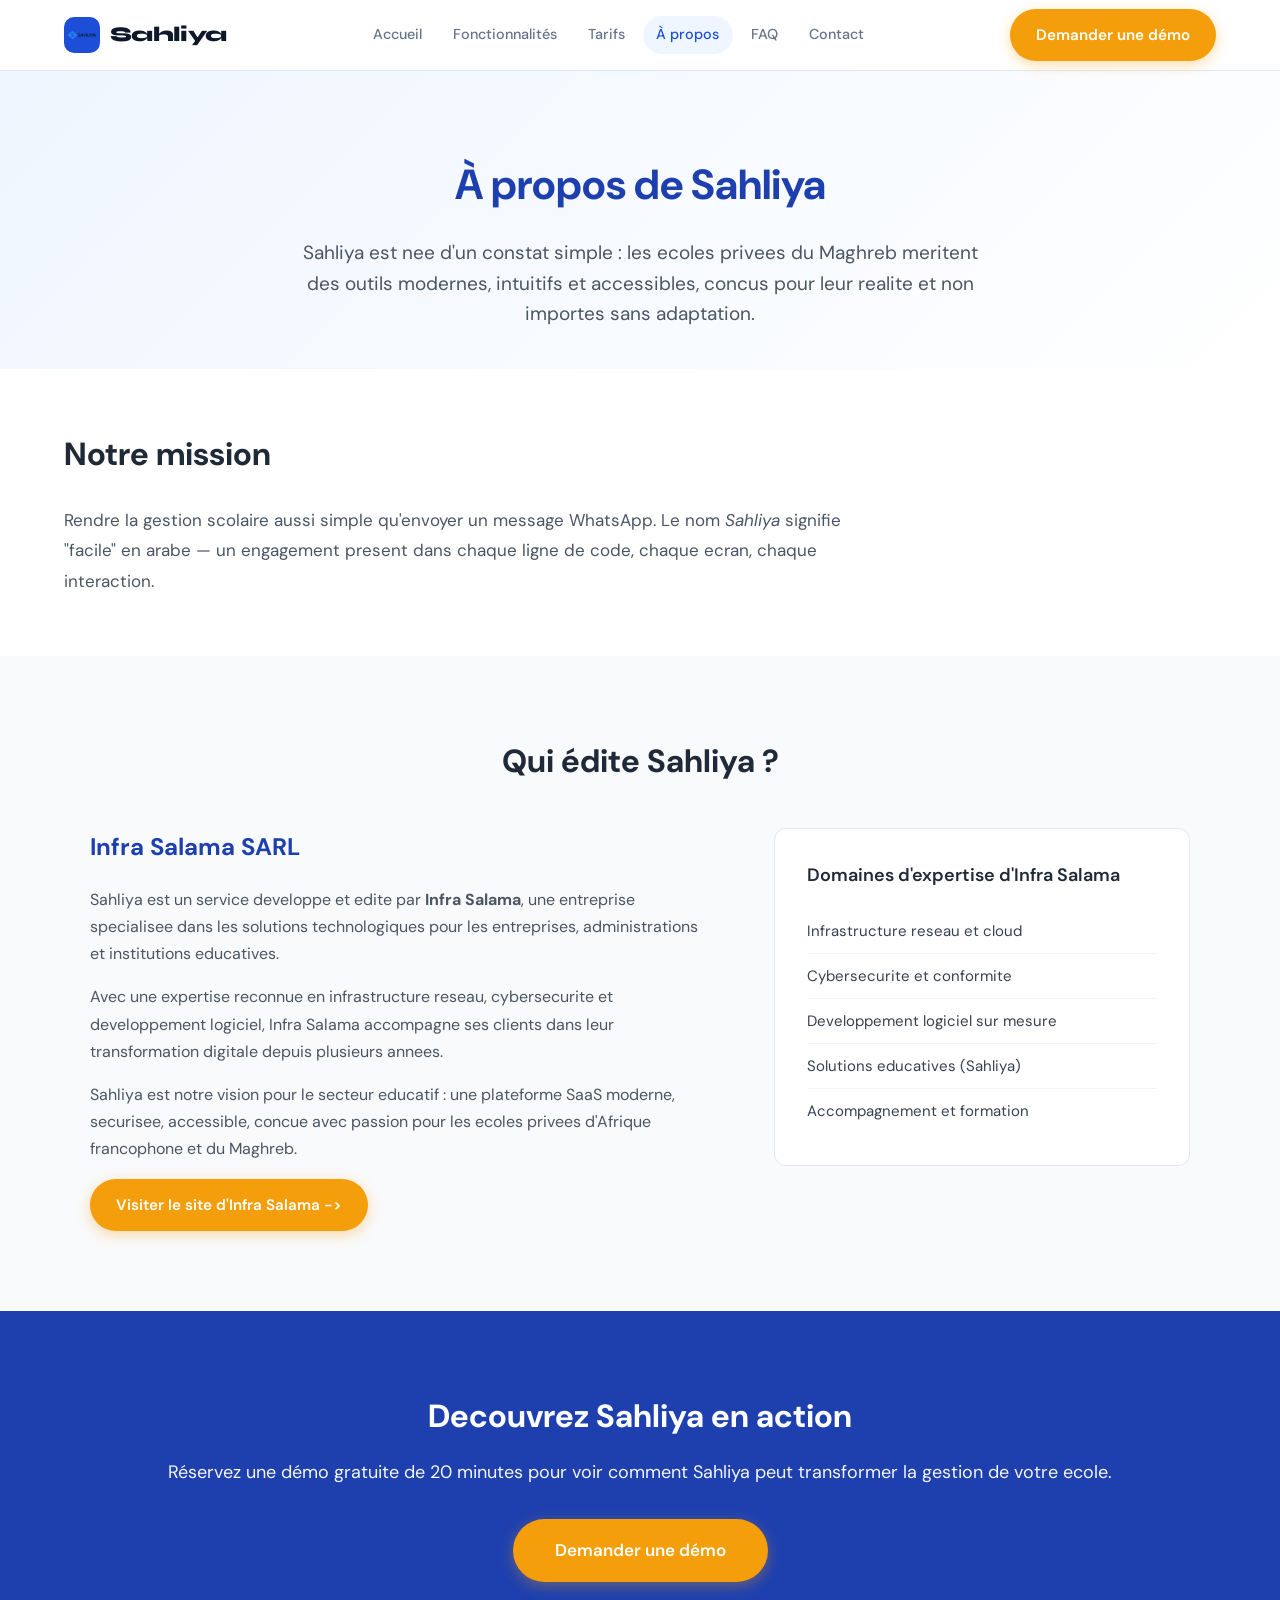
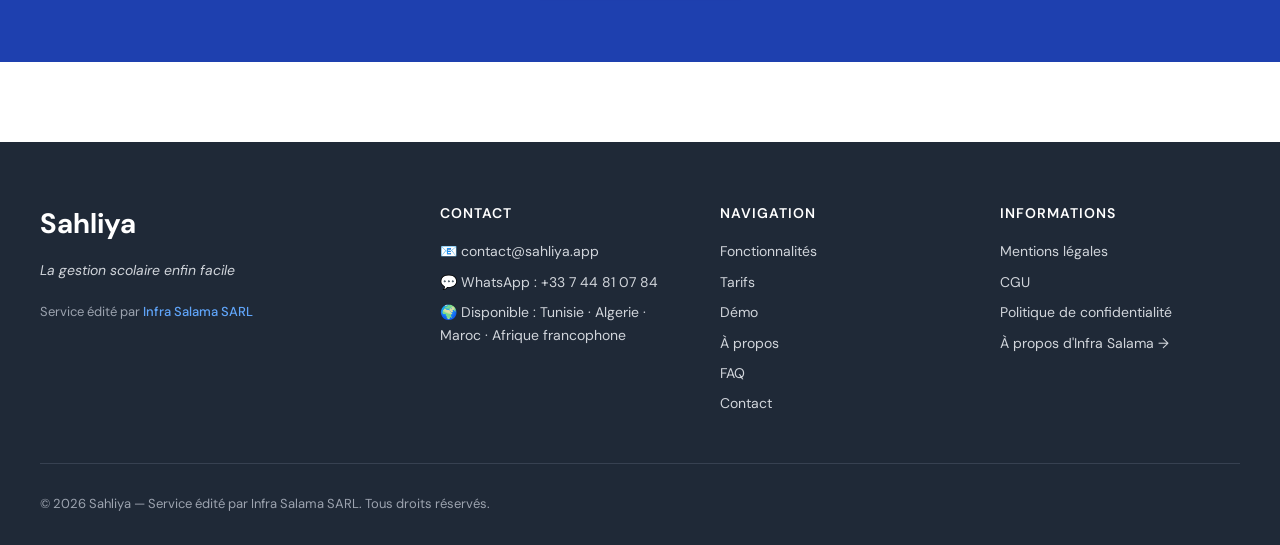
==== apropos.html @ f0857ae7 "Ajoute la mention d'Infra Salama comme editeur sur l'ensemble du site. Met a jour le footer global, " ====
<!DOCTYPE html>
<html lang="fr"><head><meta charset="UTF-8"><meta name="viewport" content="width=device-width, initial-scale=1.0"><title>À propos de Sahliya — Edite par Infra Salama</title><meta name="description" content="Decouvrez l'histoire de Sahliya et de son editeur Infra Salama, specialiste des solutions technologiques pour l'education et les entreprises."><link rel="stylesheet" href="css/style.css"><link rel="stylesheet" href="css/responsive.css"></head><body>
<header class="navbar" id="navbar"><div class="container"><div class="navbar__inner"><a href="index.html" class="navbar__logo" aria-label="Sahliya — Accueil"><div class="navbar__logo-icon"><img src="img/logo2d-sahliya.jpg" alt="Logo Sahliya" loading="lazy"></div><span class="navbar__logo-text">Sahliya</span></a><nav class="navbar__nav" aria-label="Navigation principale"><a href="index.html">Accueil</a><a href="fonctionnalites.html">Fonctionnalités</a><a href="tarifs.html">Tarifs</a><a href="apropos.html" class="active">À propos</a><a href="faq.html">FAQ</a><a href="contact.html">Contact</a></nav><div class="navbar__actions"><a href="demo.html" class="btn btn-primary">Demander une démo</a></div><button class="navbar__burger" id="burgerBtn" aria-label="Menu" aria-expanded="false"><span></span><span></span><span></span></button></div></div><nav class="navbar__mobile" id="mobileMenu" aria-label="Menu mobile"><a href="index.html">Accueil</a><a href="fonctionnalites.html">Fonctionnalités</a><a href="tarifs.html">Tarifs</a><a href="apropos.html">À propos</a><a href="faq.html">FAQ</a><a href="contact.html">Contact</a><a href="demo.html" class="btn btn-primary">Demander une démo</a></nav></header>
<main class="about-page"><section class="about-hero"><div class="container"><h1>À propos de Sahliya</h1><p class="lead">Sahliya est nee d'un constat simple : les ecoles privees du Maghreb meritent des outils modernes, intuitifs et accessibles, concus pour leur realite et non importes sans adaptation.</p></div></section><section class="about-mission"><div class="container"><h2>Notre mission</h2><p>Rendre la gestion scolaire aussi simple qu'envoyer un message WhatsApp. Le nom <em>Sahliya</em> signifie "facile" en arabe — un engagement present dans chaque ligne de code, chaque ecran, chaque interaction.</p></div></section><section class="about-publisher-detail"><div class="container"><h2>Qui édite Sahliya ?</h2><div class="publisher-detail-grid"><div><h3>Infra Salama SARL</h3><p>Sahliya est un service developpe et edite par <strong>Infra Salama</strong>, une entreprise specialisee dans les solutions technologiques pour les entreprises, administrations et institutions educatives.</p><p>Avec une expertise reconnue en infrastructure reseau, cybersecurite et developpement logiciel, Infra Salama accompagne ses clients dans leur transformation digitale depuis plusieurs annees.</p><p>Sahliya est notre vision pour le secteur educatif : une plateforme SaaS moderne, securisee, accessible, concue avec passion pour les ecoles privees d'Afrique francophone et du Maghreb.</p><a href="https://infrasalama.com" target="_blank" rel="noopener" class="btn btn-primary">Visiter le site d'Infra Salama -></a></div><div class="publisher-detail-card"><h4>Domaines d'expertise d'Infra Salama</h4><ul><li>Infrastructure reseau et cloud</li><li>Cybersecurite et conformite</li><li>Developpement logiciel sur mesure</li><li>Solutions educatives (Sahliya)</li><li>Accompagnement et formation</li></ul></div></div></div></section><section class="about-cta"><div class="container"><h2>Decouvrez Sahliya en action</h2><p>Réservez une démo gratuite de 20 minutes pour voir comment Sahliya peut transformer la gestion de votre ecole.</p><a href="/demo.html" class="btn btn-primary btn-large">Demander une démo</a></div></section></main>
<footer>
  <div class="footer-container">
    <div class="footer-brand">
      <h3>Sahliya</h3>
      <p class="footer-tagline">La gestion scolaire enfin facile</p>
      <p class="footer-edited">Service édité par <a href="https://infrasalama.com" target="_blank" rel="noopener" class="footer-link-infra">Infra Salama SARL</a></p>
    </div>
    <div class="footer-meta">
      <h4>Contact</h4>
      <p>📧 <a href="mailto:contact@sahliya.app">contact@sahliya.app</a></p>
      <p>💬 WhatsApp : +33 7 44 81 07 84</p>
      <p>🌍 Disponible : Tunisie · Algerie · Maroc · Afrique francophone</p>
    </div>
    <div class="footer-links">
      <h4>Navigation</h4>
      <a href="/fonctionnalites.html">Fonctionnalités</a>
      <a href="/tarifs.html">Tarifs</a>
      <a href="/demo.html">Démo</a>
      <a href="/apropos.html">À propos</a>
      <a href="/faq.html">FAQ</a>
      <a href="/contact.html">Contact</a>
    </div>
    <div class="footer-legal">
      <h4>Informations</h4>
      <a href="/mentions-legales.html">Mentions légales</a>
      <a href="/cgu.html">CGU</a>
      <a href="/confidentialite.html">Politique de confidentialité</a>
      <a href="https://infrasalama.com" target="_blank" rel="noopener">À propos d'Infra Salama →</a>
    </div>
  </div>
  <div class="footer-bottom"><p>© 2026 Sahliya — Service édité par Infra Salama SARL. Tous droits réservés.</p></div>
</footer>
<script src="js/main.js"></script></body></html>
---- css/style.css ----
/* /css/style.css — Sahliya */
@import url('https://fonts.googleapis.com/css2?family=Syne:wght@700;800&family=DM+Sans:ital,wght@0,400;0,500;0,600;0,700;1,400&display=swap');

/* ============================================================ RESET */
*,*::before,*::after{box-sizing:border-box;margin:0;padding:0}
html{font-size:16px;scroll-behavior:smooth;-webkit-text-size-adjust:100%}
body{font-family:var(--font-body);color:var(--text-primary);background:var(--bg-white);line-height:1.6;overflow-x:hidden}
img,video{max-width:100%;height:auto;display:block}
a{color:inherit;text-decoration:none}
ul,ol{list-style:none}
button{cursor:pointer;border:none;background:none;font-family:inherit}
input,select,textarea{font-family:inherit;font-size:inherit}

/* ============================================================ VARIABLES */
:root{
  --blue-primary:#1D4ED8;--blue-light:#3B82F6;--blue-pale:#EFF6FF;
  --green-success:#059669;--green-pale:#ECFDF5;
  --orange-cta:#F59E0B;--orange-dark:#D97706;--orange-pale:#FFFBEB;
  --bg-white:#FFFFFF;--bg-light:#F8FAFC;--bg-dark:#0F172A;
  --text-primary:#0F172A;--text-secondary:#64748B;--text-muted:#94A3B8;
  --border-light:#E2E8F0;--border-medium:#CBD5E1;
  --radius-sm:6px;--radius-md:10px;--radius-lg:16px;--radius-xl:24px;--radius-pill:999px;
  --shadow-sm:0 1px 3px rgba(0,0,0,.06);--shadow-md:0 4px 16px rgba(0,0,0,.08);
  --shadow-lg:0 8px 32px rgba(0,0,0,.12);--shadow-blue:0 4px 20px rgba(29,78,216,.25);
  --transition:.22s ease;--container-max:1200px;--container-pad:1.5rem;
  --font-display:'Syne',sans-serif;--font-body:'DM Sans','Helvetica Neue',Arial,sans-serif;
}

/* ============================================================ UTILITAIRES */
.container{max-width:var(--container-max);margin:0 auto;padding:0 var(--container-pad)}
.section{padding:5rem 0}
.section--light{background:var(--bg-light)}
.text-center{text-align:center}
.text-center .section-subtitle{margin:0 auto}
.section-label{display:inline-flex;align-items:center;gap:.5rem;font-size:.78rem;font-weight:700;letter-spacing:.12em;text-transform:uppercase;color:var(--blue-primary);background:var(--blue-pale);padding:.35rem .85rem;border-radius:var(--radius-pill);margin-bottom:1rem}
.section-title{font-family:var(--font-display);font-size:clamp(1.75rem,3.5vw,2.5rem);font-weight:800;color:var(--text-primary);line-height:1.15;margin-bottom:1rem}
.section-subtitle{font-size:1.05rem;color:var(--text-secondary);max-width:600px;line-height:1.7}

/* Boutons */
.btn{display:inline-flex;align-items:center;gap:.5rem;padding:.75rem 1.5rem;border-radius:var(--radius-pill);font-weight:600;font-size:.95rem;transition:all var(--transition);white-space:nowrap;border:2px solid transparent}
.btn-primary{background:var(--orange-cta);color:#fff;box-shadow:0 4px 14px rgba(245,158,11,.35)}
.btn-primary:hover{background:var(--orange-dark);transform:translateY(-1px);box-shadow:0 6px 20px rgba(245,158,11,.45)}
.btn-secondary{background:var(--blue-primary);color:#fff;box-shadow:var(--shadow-blue)}
.btn-secondary:hover{background:#1a45c3;transform:translateY(-1px)}
.btn-outline{border-color:var(--border-medium);color:var(--text-primary);background:transparent}
.btn-outline:hover{border-color:var(--blue-primary);color:var(--blue-primary);background:var(--blue-pale)}
.btn-white{background:#fff;color:var(--blue-primary);font-weight:700}
.btn-white:hover{background:var(--blue-pale)}
.btn-lg{padding:1rem 2rem;font-size:1rem}
.btn-full{width:100%;justify-content:center}

/* Animations scroll */
.reveal{opacity:0;transform:translateY(24px);transition:opacity .55s ease,transform .55s ease}
.reveal.visible{opacity:1;transform:translateY(0)}
.reveal-delay-1{transition-delay:.1s}
.reveal-delay-2{transition-delay:.2s}
.reveal-delay-3{transition-delay:.3s}
.reveal-delay-4{transition-delay:.4s}

/* ============================================================ NAVBAR */
.navbar{position:sticky;top:0;z-index:1000;background:rgba(255,255,255,.92);backdrop-filter:blur(12px);border-bottom:1px solid var(--border-light);transition:box-shadow var(--transition)}
.navbar.scrolled{box-shadow:var(--shadow-md)}
.navbar__inner{display:flex;align-items:center;justify-content:space-between;height:70px;gap:2rem}
.navbar__logo{display:flex;align-items:center;gap:.6rem;flex-shrink:0}
.navbar__logo-icon{width:36px;height:36px;background:var(--blue-primary);border-radius:var(--radius-md);display:flex;align-items:center;justify-content:center;color:#fff;font-size:1.1rem;overflow:hidden;padding:4px}
.navbar__logo-icon img{width:100%;height:100%;object-fit:contain;display:block}
.navbar__logo-text{font-family:var(--font-display);font-size:1.3rem;font-weight:800;color:var(--text-primary);letter-spacing:-.02em}
.navbar__logo-text span{color:var(--blue-primary)}
.navbar__nav{display:flex;align-items:center;gap:.25rem;flex:1;justify-content:center}
.navbar__nav a{padding:.45rem .85rem;border-radius:var(--radius-pill);font-size:.9rem;font-weight:500;color:var(--text-secondary);transition:all var(--transition)}
.navbar__nav a:hover,.navbar__nav a.active{color:var(--blue-primary);background:var(--blue-pale)}
.navbar__actions{display:flex;align-items:center;gap:.75rem;flex-shrink:0}
.navbar__burger{display:none;flex-direction:column;gap:5px;padding:.5rem}
.navbar__burger span{display:block;width:24px;height:2px;background:var(--text-primary);border-radius:2px;transition:all .3s ease}
.navbar__burger.open span:nth-child(1){transform:translateY(7px) rotate(45deg)}
.navbar__burger.open span:nth-child(2){opacity:0}
.navbar__burger.open span:nth-child(3){transform:translateY(-7px) rotate(-45deg)}
.navbar__mobile{display:none;flex-direction:column;padding:1rem 1.5rem 1.5rem;border-top:1px solid var(--border-light);gap:.25rem}
.navbar__mobile.open{display:flex}
.navbar__mobile a{padding:.65rem .85rem;border-radius:var(--radius-md);font-size:.95rem;font-weight:500;color:var(--text-secondary);transition:all var(--transition)}
.navbar__mobile a:hover{background:var(--bg-light);color:var(--blue-primary)}
.navbar__mobile .btn{margin-top:.5rem;justify-content:center}

/* ============================================================ HERO HOME */
.hero{background:var(--bg-dark);padding:5rem 0 4rem;position:relative;overflow:hidden}
.hero::before{content:'';position:absolute;inset:0;background-image:linear-gradient(rgba(255,255,255,.04) 1px,transparent 1px),linear-gradient(90deg,rgba(255,255,255,.04) 1px,transparent 1px);background-size:48px 48px;pointer-events:none}
.hero::after{content:'';position:absolute;width:800px;height:800px;background:radial-gradient(circle,rgba(29,78,216,.35) 0%,transparent 65%);top:-200px;right:-200px;pointer-events:none}
.hero__inner{position:relative;z-index:1;display:grid;grid-template-columns:1fr 1fr;gap:4rem;align-items:center}
.hero__badge{display:inline-flex;align-items:center;gap:.5rem;background:rgba(245,158,11,.15);border:1px solid rgba(245,158,11,.3);color:var(--orange-cta);font-size:.8rem;font-weight:700;letter-spacing:.06em;padding:.4rem 1rem;border-radius:var(--radius-pill);margin-bottom:1.5rem}
.hero__title{font-family:var(--font-display);font-size:clamp(2rem,4.5vw,3.2rem);font-weight:800;color:#fff;line-height:1.1;letter-spacing:-.02em;margin-bottom:1.25rem}
.hero__title span{color:var(--orange-cta)}
.hero__subtitle{font-size:1.05rem;color:rgba(255,255,255,.65);line-height:1.75;margin-bottom:2rem;max-width:520px}
.hero__actions{display:flex;gap:1rem;flex-wrap:wrap}
.hero__trust{display:flex;align-items:center;gap:.75rem;margin-top:2rem;font-size:.85rem;color:rgba(255,255,255,.5)}
.hero__trust-dots{display:flex}
.hero__trust-dot{width:28px;height:28px;border-radius:50%;border:2px solid var(--bg-dark);background:var(--blue-light);margin-left:-8px;display:flex;align-items:center;justify-content:center;font-size:.65rem;color:#fff;font-weight:700}
.hero__trust-dot:first-child{margin-left:0}
.hero__visual{display:flex;justify-content:center;align-items:center}
.hero__dashboard{background:rgba(255,255,255,.06);border:1px solid rgba(255,255,255,.1);border-radius:var(--radius-xl);padding:1.5rem;width:100%;max-width:460px}
.hero__dashboard-header{display:flex;align-items:center;gap:.5rem;margin-bottom:1.25rem}
.hero__dashboard-dot{width:10px;height:10px;border-radius:50%}
.hero__dashboard-bar{height:8px;background:rgba(255,255,255,.08);border-radius:var(--radius-pill);flex:1}
.hero__stats-grid{display:grid;grid-template-columns:repeat(3,1fr);gap:.75rem;margin-bottom:1rem}
.hero__stat-card{background:rgba(255,255,255,.08);border-radius:var(--radius-md);padding:1rem;text-align:center}
.hero__stat-value{font-family:var(--font-display);font-size:1.4rem;font-weight:800;color:#fff}
.hero__stat-label{font-size:.72rem;color:rgba(255,255,255,.5);margin-top:.2rem}
.hero__chart-bar-group{display:flex;align-items:flex-end;gap:.35rem;height:80px;padding:.5rem;background:rgba(255,255,255,.05);border-radius:var(--radius-md)}
.hero__bar{flex:1;border-radius:3px 3px 0 0}
.hero__bar:nth-child(3n+1){background:rgba(29,78,216,.7)}
.hero__bar:nth-child(3n+2){background:rgba(245,158,11,.6)}
.hero__bar:nth-child(3n+3){background:rgba(5,150,105,.6)}

/* ============================================================ VIDÉO */
.video-section{padding:5rem 0;background:var(--bg-light)}
.video-wrapper{position:relative;border-radius:var(--radius-xl);overflow:hidden;box-shadow:var(--shadow-lg);background:#000;aspect-ratio:16/9;margin:2rem 0}
.video-wrapper video{width:100%;height:100%;object-fit:cover}
.video-placeholder{position:absolute;inset:0;background:linear-gradient(135deg,#0F172A 0%,#1D4ED8 100%);display:flex;flex-direction:column;align-items:center;justify-content:center;color:#fff;gap:1rem}
.video-play-btn{width:72px;height:72px;background:rgba(255,255,255,.15);border:2px solid rgba(255,255,255,.4);border-radius:50%;display:flex;align-items:center;justify-content:center;font-size:1.5rem;transition:all var(--transition);cursor:pointer}
.video-play-btn:hover{background:rgba(255,255,255,.25);transform:scale(1.08)}

/* ============================================================ POUR QUI */
.pourqui__grid{display:grid;grid-template-columns:repeat(3,1fr);gap:1.25rem;margin-top:2.5rem}
.pourqui__card{background:var(--bg-white);border:1px solid var(--border-light);border-radius:var(--radius-lg);padding:1.5rem;display:flex;flex-direction:column;gap:.75rem;transition:all var(--transition)}
.pourqui__card:hover{box-shadow:var(--shadow-md);transform:translateY(-2px)}
.pourqui__icon{font-size:1.75rem}
.pourqui__card h3{font-family:var(--font-display);font-size:1rem;font-weight:700;color:var(--text-primary)}
.pourqui__card p{font-size:.9rem;color:var(--text-secondary);line-height:1.6}

/* ============================================================ BÉNÉFICES */
.benefits__grid{display:grid;grid-template-columns:repeat(2,1fr);gap:1.5rem;margin-top:2.5rem}
.benefit-card{background:var(--bg-white);border:1px solid var(--border-light);border-radius:var(--radius-lg);padding:2rem;display:flex;gap:1.25rem;align-items:flex-start;transition:all var(--transition)}
.benefit-card:hover{border-color:var(--blue-primary);box-shadow:var(--shadow-md)}
.benefit-icon{font-size:2rem;flex-shrink:0;width:52px;height:52px;background:var(--blue-pale);border-radius:var(--radius-md);display:flex;align-items:center;justify-content:center}
.benefit-card h3{font-family:var(--font-display);font-weight:700;font-size:1rem;color:var(--text-primary);margin-bottom:.4rem}
.benefit-card p{font-size:.9rem;color:var(--text-secondary);line-height:1.65}

/* ============================================================ FEATURES */
.features__grid{display:grid;grid-template-columns:repeat(3,1fr);gap:1.25rem;margin-top:2.5rem}
.feature-tile{background:var(--bg-white);border:1px solid var(--border-light);border-radius:var(--radius-lg);padding:1.5rem;transition:all var(--transition)}
.feature-tile:hover{border-color:var(--blue-light);box-shadow:var(--shadow-md);transform:translateY(-3px)}
.feature-tile__icon{font-size:1.6rem;margin-bottom:.85rem;width:44px;height:44px;background:var(--blue-pale);border-radius:var(--radius-md);display:flex;align-items:center;justify-content:center}
.feature-tile h3{font-family:var(--font-display);font-weight:700;font-size:.95rem;color:var(--text-primary);margin-bottom:.5rem}
.feature-tile p{font-size:.875rem;color:var(--text-secondary);line-height:1.6}
/* Détail fonctionnalités */
.feature-detail{display:grid;grid-template-columns:1fr 1fr;gap:4rem;align-items:center;padding:4rem 0;border-bottom:1px solid var(--border-light)}
.feature-detail:last-of-type{border-bottom:none}
.feature-detail.reversed .feature-detail__visual{order:2}
.feature-detail.reversed .feature-detail__content{order:1}
.feature-detail__visual{background:var(--bg-light);border:1px solid var(--border-light);border-radius:var(--radius-xl);aspect-ratio:4/3;display:flex;align-items:center;justify-content:center;flex-direction:column;gap:1rem;color:var(--text-muted);font-size:.875rem;text-align:center;overflow:hidden}
.feature-detail__visual-icon{font-size:3rem}
.feature-detail__content h2{font-family:var(--font-display);font-size:clamp(1.4rem,2.5vw,1.9rem);font-weight:800;color:var(--text-primary);line-height:1.2;margin-bottom:1rem}
.feature-detail__content p{color:var(--text-secondary);line-height:1.75;margin-bottom:1.5rem}
.feature-detail__list{display:flex;flex-direction:column;gap:.6rem}
.feature-detail__list li{display:flex;align-items:flex-start;gap:.6rem;font-size:.9rem;color:var(--text-secondary)}
.feature-detail__list li::before{content:'✓';color:var(--green-success);font-weight:700;flex-shrink:0}

/* ============================================================ TÉMOIGNAGES */
.testimonials{background:var(--bg-dark);padding:5rem 0}
.testimonials .section-label{background:rgba(29,78,216,.2);color:var(--blue-light)}
.testimonials .section-title{color:#fff}
.testimonials__grid{display:grid;grid-template-columns:repeat(3,1fr);gap:1.5rem;margin-top:2.5rem}
.testimonial-card{background:rgba(255,255,255,.05);border:1px solid rgba(255,255,255,.1);border-radius:var(--radius-lg);padding:2rem;transition:all var(--transition)}
.testimonial-card:hover{background:rgba(255,255,255,.08);border-color:rgba(255,255,255,.2)}
.testimonial-card__stars{color:var(--orange-cta);font-size:.85rem;margin-bottom:1rem;letter-spacing:2px}
.testimonial-card__quote{font-size:.95rem;color:rgba(255,255,255,.8);line-height:1.75;font-style:italic;margin-bottom:1.5rem}
.testimonial-card__author{display:flex;align-items:center;gap:.75rem}
.testimonial-card__avatar{width:40px;height:40px;border-radius:50%;background:var(--blue-primary);display:flex;align-items:center;justify-content:center;color:#fff;font-weight:700;font-size:.85rem;flex-shrink:0;overflow:hidden}
.testimonial-card__avatar img{width:100%;height:100%;object-fit:cover}
.testimonial-card__name{font-weight:600;color:#fff;font-size:.9rem}
.testimonial-card__role{font-size:.78rem;color:rgba(255,255,255,.5)}

/* ============================================================ BANNER LANCEMENT */
.launch-banner{background:linear-gradient(135deg,#F59E0B 0%,#D97706 100%);padding:3.5rem 0;text-align:center;position:relative;overflow:hidden}
.launch-banner::before{content:'';position:absolute;inset:0;background-image:radial-gradient(circle at 20% 50%,rgba(255,255,255,.1) 0%,transparent 50%),radial-gradient(circle at 80% 50%,rgba(255,255,255,.08) 0%,transparent 50%);pointer-events:none}
.launch-banner__inner{position:relative;z-index:1}
.launch-banner__badge{display:inline-block;background:rgba(0,0,0,.15);color:#fff;font-size:.78rem;font-weight:700;letter-spacing:.1em;text-transform:uppercase;padding:.3rem .85rem;border-radius:var(--radius-pill);margin-bottom:1rem}
.launch-banner h2{font-family:var(--font-display);font-size:clamp(1.5rem,3vw,2.2rem);font-weight:800;color:#fff;margin-bottom:.75rem}
.launch-banner p{color:rgba(255,255,255,.85);font-size:1.05rem;line-height:1.65;max-width:580px;margin:0 auto 1.75rem}
.launch-banner p strong{color:#fff}

/* ============================================================ FAQ */
.faq-list{display:flex;flex-direction:column;gap:.75rem;margin-top:2rem}
.faq-item{border:1px solid var(--border-light);border-radius:var(--radius-md);overflow:hidden;background:var(--bg-white)}
.faq-question{display:flex;align-items:center;justify-content:space-between;padding:1.25rem 1.5rem;cursor:pointer;font-weight:600;font-size:.95rem;color:var(--text-primary);transition:background var(--transition);gap:1rem;width:100%;text-align:left}
.faq-question:hover{background:var(--bg-light)}
.faq-question.active{background:var(--blue-pale);color:var(--blue-primary)}
.faq-chevron{font-size:.85rem;transition:transform .3s ease;flex-shrink:0;color:var(--text-muted)}
.faq-question.active .faq-chevron{transform:rotate(180deg);color:var(--blue-primary)}
.faq-answer{max-height:0;overflow:hidden;transition:max-height .35s ease}
.faq-answer-inner{padding:0 1.5rem 1.25rem;font-size:.9rem;color:var(--text-secondary);line-height:1.75;border-top:1px solid var(--border-light)}
.faq-answer-inner p{padding-top:1rem}
.faq-category{margin-bottom:2.5rem}
.faq-category-title{font-family:var(--font-display);font-size:1.1rem;font-weight:700;color:var(--text-primary);margin-bottom:1rem;display:flex;align-items:center;gap:.75rem}
.faq-category-title::after{content:'';flex:1;height:1px;background:var(--border-light)}

/* ============================================================ TARIFS */
.pricing__toggle{display:flex;align-items:center;justify-content:center;gap:.5rem;margin:2rem 0 1rem;flex-wrap:wrap}
.currency-btn{padding:.5rem 1.2rem;border-radius:var(--radius-pill);border:1px solid var(--border-medium);background:transparent;font-size:.9rem;font-weight:600;color:var(--text-secondary);cursor:pointer;transition:all var(--transition);display:flex;align-items:center;gap:.4rem;font-family:inherit}
.currency-btn.active{background:var(--blue-primary);color:#fff;border-color:var(--blue-primary)}
.currency-btn:hover:not(.active){border-color:var(--blue-primary);color:var(--blue-primary)}
.pricing__period-toggle{display:flex;align-items:center;justify-content:center;gap:1rem;margin-bottom:1rem;font-size:.9rem;color:var(--text-secondary)}
.toggle-switch{width:44px;height:24px;background:var(--border-medium);border-radius:var(--radius-pill);cursor:pointer;position:relative;transition:background var(--transition);border:none}
.toggle-switch.active{background:var(--blue-primary)}
.toggle-switch::after{content:'';position:absolute;width:18px;height:18px;background:#fff;border-radius:50%;top:3px;left:3px;transition:left var(--transition)}
.toggle-switch.active::after{left:calc(100% - 21px)}
.pricing__grid{display:grid;grid-template-columns:repeat(3,1fr);gap:1.5rem;margin-top:1.5rem}
.pricing-card{background:var(--bg-white);border:2px solid var(--border-light);border-radius:var(--radius-xl);padding:2rem;position:relative;transition:all var(--transition);display:flex;flex-direction:column}
.pricing-card:hover{box-shadow:var(--shadow-lg);transform:translateY(-3px)}
.pricing-card.featured{border-color:var(--blue-primary);box-shadow:var(--shadow-blue)}
.pricing-card__badge{position:absolute;top:-14px;left:50%;transform:translateX(-50%);background:var(--blue-primary);color:#fff;font-size:.75rem;font-weight:700;padding:.3rem 1rem;border-radius:var(--radius-pill);white-space:nowrap}
.pricing-card__target{font-size:.8rem;font-weight:600;color:var(--text-muted);text-transform:uppercase;letter-spacing:.08em;margin-bottom:.5rem}
.pricing-card__name{font-family:var(--font-display);font-size:1.3rem;font-weight:800;color:var(--text-primary);margin-bottom:1.25rem}
.pricing-card__price{font-family:var(--font-display);font-size:2.4rem;font-weight:800;color:var(--text-primary);line-height:1}
.pricing-card__currency{font-size:1rem;font-weight:600;color:var(--text-secondary);vertical-align:top;margin-top:.4rem;display:inline-block;margin-right:.1rem}
.pricing-card__period{font-size:.85rem;color:var(--text-muted);margin-top:.25rem}
.pricing-card__annual{font-size:.82rem;color:var(--green-success);font-weight:600;margin-top:.3rem}
.pricing-card__sep{border:none;border-top:1px solid var(--border-light);margin:1.25rem 0}
.pricing-card__capacity{display:flex;flex-direction:column;gap:.4rem;margin-bottom:1.25rem}
.pricing-card__capacity-item{display:flex;align-items:center;gap:.5rem;font-size:.9rem;color:var(--text-primary)}
.pricing-card__feature{display:flex;align-items:center;gap:.5rem;font-size:.85rem;color:var(--green-success);font-weight:600;margin-bottom:1.25rem}
.pricing-card__btn{margin-top:auto}
.all-features-block{background:var(--bg-light);border:1px solid var(--border-light);border-radius:var(--radius-xl);padding:2.5rem;margin-top:3rem}
.all-features-block h3{font-family:var(--font-display);font-weight:800;font-size:1.15rem;text-align:center;margin-bottom:1.75rem;color:var(--text-primary)}
.all-features-grid{display:grid;grid-template-columns:repeat(4,1fr);gap:.75rem}
.all-feature-item{display:flex;align-items:flex-start;gap:.5rem;font-size:.875rem;color:var(--text-secondary)}
.all-feature-item::before{content:'✓';color:var(--green-success);font-weight:700;flex-shrink:0}

/* ============================================================ FORMULAIRES */
.form-page{padding:4rem 0}
.form-layout{display:grid;grid-template-columns:1.5fr 1fr;gap:4rem;align-items:start}
.form-card{background:var(--bg-white);border:1px solid var(--border-light);border-radius:var(--radius-xl);padding:2.5rem;box-shadow:var(--shadow-sm)}
.form-card h2{font-family:var(--font-display);font-weight:800;font-size:1.3rem;color:var(--text-primary);margin-bottom:1.75rem}
.form-group{margin-bottom:1.25rem}
.form-label{display:block;font-size:.875rem;font-weight:600;color:var(--text-primary);margin-bottom:.4rem}
.form-label .required{color:#EF4444;margin-left:.2rem}
.form-input,.form-select,.form-textarea{width:100%;padding:.7rem 1rem;border:1.5px solid var(--border-medium);border-radius:var(--radius-md);font-size:.9rem;color:var(--text-primary);background:var(--bg-white);transition:border-color var(--transition),box-shadow var(--transition);-webkit-appearance:none;appearance:none}
.form-input:focus,.form-select:focus,.form-textarea:focus{outline:none;border-color:var(--blue-primary);box-shadow:0 0 0 3px rgba(29,78,216,.12)}
.form-input.error,.form-select.error,.form-textarea.error{border-color:#EF4444}
.form-error-msg{display:none;font-size:.8rem;color:#EF4444;margin-top:.3rem}
.form-error-msg.show{display:block}
.form-textarea{resize:vertical;min-height:110px}
.form-select{background-image:url("data:image/svg+xml,%3Csvg xmlns='http://www.w3.org/2000/svg' width='12' height='8' viewBox='0 0 12 8'%3E%3Cpath d='M1 1l5 5 5-5' stroke='%2394A3B8' stroke-width='1.5' fill='none' stroke-linecap='round'/%3E%3C/svg%3E");background-repeat:no-repeat;background-position:right 1rem center;padding-right:2.5rem;cursor:pointer}
.form-grid-2{display:grid;grid-template-columns:1fr 1fr;gap:1rem}
.form-checkbox{display:flex;align-items:flex-start;gap:.65rem;cursor:pointer;font-size:.875rem;color:var(--text-secondary);line-height:1.5}
.form-checkbox input{flex-shrink:0;width:18px;height:18px;margin-top:.1em;accent-color:var(--blue-primary)}
.form-checkbox a{color:var(--blue-primary);text-decoration:underline}
.form-submit{width:100%;padding:1rem;font-size:1rem;margin-top:.75rem}
.form-success{display:none;text-align:center;padding:2rem}
.form-success.show{display:block}
.form-success__icon{font-size:3rem;margin-bottom:1rem}
.form-success h3{font-family:var(--font-display);font-weight:700;font-size:1.3rem;color:var(--text-primary);margin-bottom:.5rem}
.form-success p{color:var(--text-secondary);font-size:.95rem}
.form-sidebar__card{background:var(--bg-light);border:1px solid var(--border-light);border-radius:var(--radius-xl);padding:2rem;margin-bottom:1.5rem}
.form-sidebar__card h3{font-family:var(--font-display);font-weight:700;font-size:1rem;color:var(--text-primary);margin-bottom:1.25rem}
.form-sidebar__list{display:flex;flex-direction:column;gap:.75rem}
.form-sidebar__item{display:flex;align-items:flex-start;gap:.65rem;font-size:.9rem;color:var(--text-secondary)}
.form-sidebar__item::before{content:'✅';flex-shrink:0;font-size:.85rem}
.form-contact-info{background:var(--bg-dark);border-radius:var(--radius-xl);padding:2rem}
.form-contact-info h3{color:#fff;font-family:var(--font-display);font-weight:700;margin-bottom:1.25rem}
.contact-info-item{display:flex;align-items:center;gap:.75rem;margin-bottom:.85rem;font-size:.9rem;color:rgba(255,255,255,.7)}
.contact-info-item a{color:var(--blue-light)}
.contact-info-item a:hover{text-decoration:underline}

/* ============================================================ PAGE HERO */
.page-hero{background:var(--bg-dark);padding:4rem 0 3rem;text-align:center;position:relative;overflow:hidden}
.page-hero::before{content:'';position:absolute;inset:0;background-image:linear-gradient(rgba(255,255,255,.03) 1px,transparent 1px),linear-gradient(90deg,rgba(255,255,255,.03) 1px,transparent 1px);background-size:40px 40px;pointer-events:none}
.page-hero__inner{position:relative;z-index:1}
.page-hero .section-label{background:rgba(29,78,216,.2);color:var(--blue-light)}
.page-hero h1{font-family:var(--font-display);font-size:clamp(1.8rem,4vw,2.75rem);font-weight:800;color:#fff;line-height:1.15;margin-bottom:1rem;letter-spacing:-.02em}
.page-hero p{font-size:1.05rem;color:rgba(255,255,255,.65);max-width:580px;margin:0 auto;line-height:1.75}

/* ============================================================ FOOTER */
.footer{background:var(--bg-dark);color:rgba(255,255,255,.6);padding:4rem 0 2rem}
.footer__top{display:grid;grid-template-columns:1.5fr repeat(3,1fr);gap:3rem;padding-bottom:3rem;border-bottom:1px solid rgba(255,255,255,.08);margin-bottom:2rem}
.footer__logo{display:flex;align-items:center;gap:.6rem;margin-bottom:.85rem}
.footer__logo-icon{width:34px;height:34px;background:var(--blue-primary);border-radius:var(--radius-md);display:flex;align-items:center;justify-content:center;color:#fff;font-size:1rem;overflow:hidden;padding:4px}
.footer__logo-icon img{width:100%;height:100%;object-fit:contain;display:block}
.footer__logo-text{font-family:var(--font-display);font-size:1.2rem;font-weight:800;color:#fff}
.footer__tagline{font-size:.875rem;line-height:1.65;max-width:220px;margin-bottom:1.25rem}
.footer__dispo{display:flex;flex-direction:column;gap:.25rem;font-size:.8rem}
.footer__col h4{font-size:.8rem;font-weight:700;letter-spacing:.1em;text-transform:uppercase;color:rgba(255,255,255,.4);margin-bottom:1rem}
.footer__col ul{display:flex;flex-direction:column;gap:.6rem}
.footer__col a{font-size:.875rem;transition:color var(--transition)}
.footer__col a:hover{color:#fff}
.footer__contact-item{display:flex;align-items:center;gap:.5rem;font-size:.875rem;margin-bottom:.6rem}
.footer__contact-item a{color:var(--blue-light)}
.footer__contact-item a:hover{color:#fff}
.footer__bottom{display:flex;align-items:center;justify-content:space-between;font-size:.8rem}
.footer__bottom-links{display:flex;gap:1.5rem}
.footer__bottom-links a:hover{color:#fff}

/* ============================================================ MENTIONS LÉGALES */
.legal-content{max-width:760px;margin:0 auto;padding:4rem 1.5rem}
.legal-content h1{font-family:var(--font-display);font-size:2rem;font-weight:800;color:var(--text-primary);margin-bottom:.5rem}
.legal-content .subtitle{color:var(--text-muted);font-size:.875rem;margin-bottom:2.5rem}
.legal-content h2{font-family:var(--font-display);font-size:1.2rem;font-weight:700;color:var(--text-primary);margin:2rem 0 .75rem;padding-top:2rem;border-top:1px solid var(--border-light)}
.legal-content p,.legal-content li{font-size:.9rem;color:var(--text-secondary);line-height:1.8;margin-bottom:.6rem}
.legal-content ul{list-style:disc;padding-left:1.5rem;margin-bottom:.75rem}
.legal-content a{color:var(--blue-primary)}

/* ============================================================ TOAST */
.toast{position:fixed;bottom:2rem;right:2rem;background:var(--bg-dark);color:#fff;padding:1rem 1.5rem;border-radius:var(--radius-md);font-size:.9rem;box-shadow:var(--shadow-lg);z-index:9999;transform:translateX(120%);transition:transform .4s cubic-bezier(.34,1.56,.64,1);display:flex;align-items:center;gap:.75rem;max-width:340px}
.toast.show{transform:translateX(0)}
.toast--success{border-left:4px solid var(--green-success)}
.toast--error{border-left:4px solid #EF4444}

/* ============================================================ FORM — SHARED EXTENDED */
.form-title{font-family:var(--font-display);font-weight:800;font-size:1.4rem;color:var(--text-primary);margin-bottom:.25rem}
.form-subtitle{font-size:.875rem;color:var(--text-muted);margin-bottom:1.75rem}
.form-row{display:grid;grid-template-columns:1fr 1fr;gap:1rem}
.form-group{margin-bottom:1.25rem;display:flex;flex-direction:column}
.form-group label{font-size:.875rem;font-weight:600;color:var(--text-primary);margin-bottom:.4rem}
.form-group input,.form-group select,.form-group textarea{width:100%;padding:.75rem 1rem;border:1.5px solid var(--border-medium);border-radius:var(--radius-md);font-size:.9rem;font-family:var(--font-body);color:var(--text-primary);background:var(--bg-white);transition:border-color var(--transition),box-shadow var(--transition);-webkit-appearance:none;appearance:none}
.form-group input:focus,.form-group select:focus,.form-group textarea:focus{outline:none;border-color:var(--blue-primary);box-shadow:0 0 0 3px rgba(29,78,216,.1)}
.form-group input[aria-invalid="true"],.form-group select[aria-invalid="true"],.form-group textarea[aria-invalid="true"]{border-color:#EF4444}
.form-group textarea{resize:vertical;min-height:100px}
.form-group select{background-image:url("data:image/svg+xml,%3Csvg xmlns='http://www.w3.org/2000/svg' width='12' height='8' viewBox='0 0 12 8'%3E%3Cpath d='M1 1l5 5 5-5' stroke='%2394A3B8' stroke-width='1.5' fill='none' stroke-linecap='round'/%3E%3C/svg%3E");background-repeat:no-repeat;background-position:right 1rem center;padding-right:2.5rem;cursor:pointer}
.field-error{font-size:.8rem;color:#EF4444;min-height:1.2em;margin-top:.2rem}
.form-check{flex-direction:row;align-items:flex-start;gap:.65rem}
.checkbox-label{display:flex;align-items:flex-start;gap:.6rem;cursor:pointer;font-size:.875rem;color:var(--text-secondary);line-height:1.5}
.checkbox-label input[type="checkbox"]{flex-shrink:0;width:18px;height:18px;margin-top:.1em;accent-color:var(--blue-primary);cursor:pointer}
.checkbox-label a{color:var(--blue-primary)}
.form-legal{font-size:.78rem;color:var(--text-muted);text-align:center;margin-top:1rem}
.btn-full{width:100%}
.btn-lg{padding:.9rem 1.5rem;font-size:1rem}
.btn-loader{display:inline}

/* ============================================================ DEMO PAGE */
.demo-section{padding:4rem 0 5rem}
.demo-layout{display:grid;grid-template-columns:1fr 400px;gap:3rem;align-items:start}
.demo-form-wrapper{}
.demo-sidebar{display:flex;flex-direction:column;gap:1.5rem}
.sidebar-card{background:var(--bg-light);border:1px solid var(--border-light);border-radius:var(--radius-xl);padding:1.75rem}
.sidebar-title{font-family:var(--font-display);font-weight:700;font-size:1rem;color:var(--text-primary);margin-bottom:1.25rem}
.demo-benefits{display:flex;flex-direction:column;gap:1rem;list-style:none;padding:0;margin:0}
.demo-benefits li{display:flex;align-items:flex-start;gap:.85rem}
.benefit-icon{font-size:1.25rem;flex-shrink:0;margin-top:.1rem}
.demo-benefits strong{font-size:.9rem;color:var(--text-primary);display:block;margin-bottom:.2rem}
.demo-benefits p{font-size:.825rem;color:var(--text-secondary);margin:0;line-height:1.5}
.sidebar-offer{background:linear-gradient(135deg,#1e3a8a,#1d4ed8);border:none;color:#fff;text-align:center}
.sidebar-offer h3{font-family:var(--font-display);font-size:1.75rem;font-weight:800;color:#fff;margin:.5rem 0}
.sidebar-offer p{font-size:.875rem;color:rgba(255,255,255,.8);margin:0}
.offer-badge{display:inline-block;background:var(--orange-cta);color:#fff;font-size:.75rem;font-weight:700;padding:.3rem .75rem;border-radius:100px;margin-bottom:.5rem}
.offer-urgency{display:flex;align-items:center;justify-content:center;gap:.5rem;margin-top:1rem;font-size:.8rem;color:rgba(255,255,255,.75)}
.dot{width:8px;height:8px;background:#22c55e;border-radius:50%;display:inline-block;flex-shrink:0}
.dot.pulse{animation:pulse 2s ease-in-out infinite}
@keyframes pulse{0%,100%{opacity:1;transform:scale(1)}50%{opacity:.5;transform:scale(.8)}}
.sidebar-contact{text-align:center}
.sidebar-contact h3{font-family:var(--font-display);font-weight:700;font-size:1rem;color:var(--text-primary);margin-bottom:.4rem}
.sidebar-contact p{font-size:.875rem;color:var(--text-secondary);margin-bottom:1rem}
.btn-whatsapp{display:inline-flex;align-items:center;justify-content:center;gap:.6rem;background:#25D366;color:#fff;padding:.75rem 1.25rem;border-radius:var(--radius-md);font-weight:600;font-size:.9rem;transition:background var(--transition),transform var(--transition);text-decoration:none}
.btn-whatsapp:hover{background:#1ebe5d;transform:translateY(-1px)}

/* ============================================================ CONTACT PAGE */
.contact-section{padding:4rem 0 5rem}
.contact-layout{display:grid;grid-template-columns:1fr 360px;gap:3rem;align-items:start}
.contact-form-wrapper{}
.contact-sidebar{display:flex;flex-direction:column;gap:1.25rem}
.contact-card{background:var(--bg-light);border:1px solid var(--border-light);border-radius:var(--radius-xl);padding:1.5rem;text-align:center}
.contact-card h3{font-family:var(--font-display);font-weight:700;font-size:1rem;color:var(--text-primary);margin-bottom:.3rem}
.contact-card p{font-size:.875rem;color:var(--text-secondary);margin-bottom:.75rem}
.contact-icon{font-size:1.75rem;margin-bottom:.75rem}
.contact-link{color:var(--blue-primary);font-weight:600;text-decoration:none;font-size:.9rem}
.contact-link:hover{text-decoration:underline}
.contact-card-highlight{background:var(--bg-dark);border:none}
.contact-card-highlight h3{color:#fff}
.contact-card-highlight p{color:rgba(255,255,255,.7)}

/* ============================================================ FAQ PAGE */
.faq-page-section{padding:3rem 0 5rem}
.faq-page-container{max-width:860px}
.faq-categories{display:flex;flex-wrap:wrap;gap:.75rem;margin-bottom:2.5rem}
.faq-cat-btn{padding:.55rem 1.1rem;border:1.5px solid var(--border-medium);border-radius:100px;font-size:.875rem;font-weight:600;color:var(--text-secondary);background:transparent;cursor:pointer;transition:all var(--transition)}
.faq-cat-btn:hover{border-color:var(--blue-primary);color:var(--blue-primary)}
.faq-cat-btn.active{background:var(--blue-primary);border-color:var(--blue-primary);color:#fff}
.faq-category{display:none}
.faq-category.active{display:block}
.faq-cat-title{font-family:var(--font-display);font-weight:800;font-size:1.2rem;color:var(--text-primary);margin-bottom:1.5rem;padding-bottom:.75rem;border-bottom:2px solid var(--border-light)}
.faq-cta{background:var(--bg-light);border-radius:var(--radius-xl);padding:2.5rem;text-align:center;margin-top:3rem}
.faq-cta h2{font-family:var(--font-display);font-weight:700;font-size:1.2rem;color:var(--text-primary);margin-bottom:.4rem}
.faq-cta p{color:var(--text-secondary);font-size:.9rem;margin-bottom:1.5rem}
.faq-cta-btns{display:flex;gap:1rem;justify-content:center;flex-wrap:wrap}

/* ============================================================ PAGE HERO EXTENDED */
.page-hero-content{max-width:600px;margin:0 auto;text-align:center}
.page-hero-label{display:inline-block;background:rgba(29,78,216,.2);color:var(--blue-light);font-size:.75rem;font-weight:700;letter-spacing:.1em;text-transform:uppercase;padding:.35rem .85rem;border-radius:100px;margin-bottom:1rem}
.page-hero-title{font-family:var(--font-display);font-size:clamp(1.8rem,4vw,2.75rem);font-weight:800;color:#fff;line-height:1.15;margin-bottom:1rem;letter-spacing:-.02em}
.page-hero-subtitle{font-size:1.05rem;color:rgba(255,255,255,.65);line-height:1.75}
.page-hero-subtitle a{color:var(--blue-light);text-decoration:underline}
.page-hero-sm{padding:3rem 0 2.5rem}

/* ============================================================ LEGAL PAGE */
.legal-section{padding:3rem 0 5rem}
.legal-container{display:grid;grid-template-columns:220px 1fr;gap:3rem;align-items:start;max-width:1000px}
.legal-toc{position:sticky;top:100px;background:var(--bg-light);border-radius:var(--radius-xl);padding:1.5rem}
.legal-toc h2{font-family:var(--font-display);font-weight:700;font-size:.875rem;color:var(--text-primary);margin-bottom:1rem;text-transform:uppercase;letter-spacing:.05em}
.legal-toc ul{list-style:none;padding:0;margin:0;display:flex;flex-direction:column;gap:.5rem}
.legal-toc a{font-size:.8rem;color:var(--text-secondary);text-decoration:none;padding:.3rem 0;display:block;transition:color var(--transition)}
.legal-toc a:hover{color:var(--blue-primary)}
.legal-body h2{font-family:var(--font-display);font-weight:700;font-size:1.15rem;color:var(--text-primary);margin:2.5rem 0 .75rem;padding-top:2.5rem;border-top:1px solid var(--border-light)}
.legal-body h2:first-child{border-top:none;padding-top:0;margin-top:0}
.legal-body h3{font-family:var(--font-display);font-weight:700;font-size:1rem;color:var(--text-primary);margin:1.5rem 0 .5rem}
.legal-body p,.legal-body li{font-size:.9rem;color:var(--text-secondary);line-height:1.8;margin-bottom:.6rem}
.legal-body ul{list-style:disc;padding-left:1.5rem;margin-bottom:.75rem}
.legal-body a{color:var(--blue-primary)}
.legal-table{width:100%;border-collapse:collapse;font-size:.875rem;margin:1rem 0}
.legal-table th,.legal-table td{padding:.65rem 1rem;border:1px solid var(--border-light);text-align:left;color:var(--text-secondary)}
.legal-table th{background:var(--bg-light);font-weight:600;color:var(--text-primary)}

/* ============================================================ MERCI PAGE */
.merci-section{min-height:70vh;display:flex;align-items:center;padding:5rem 0}
.merci-container{max-width:600px}
.merci-card{background:var(--bg-white);border:1px solid var(--border-light);border-radius:var(--radius-2xl);padding:3rem;text-align:center;box-shadow:var(--shadow-md)}
.merci-icon{font-size:3.5rem;margin-bottom:1.25rem}
.merci-title{font-family:var(--font-display);font-weight:800;font-size:1.6rem;color:var(--text-primary);margin-bottom:.75rem;letter-spacing:-.02em}
.merci-subtitle{color:var(--text-secondary);font-size:.95rem;line-height:1.75;margin-bottom:2rem}
.merci-details{text-align:left;display:flex;flex-direction:column;gap:1rem;margin-bottom:2rem;padding:1.5rem;background:var(--bg-light);border-radius:var(--radius-lg)}
.merci-step{display:flex;align-items:flex-start;gap:1rem}
.step-num{width:28px;height:28px;background:var(--blue-primary);color:#fff;border-radius:50%;display:flex;align-items:center;justify-content:center;font-size:.8rem;font-weight:700;flex-shrink:0;margin-top:.1rem}
.merci-step strong{font-size:.9rem;color:var(--text-primary);display:block;margin-bottom:.2rem}
.merci-step p{font-size:.85rem;color:var(--text-secondary);margin:0;line-height:1.5}
.merci-cta{display:flex;flex-direction:column;gap:.75rem;align-items:center;margin-bottom:2rem}
.merci-cta > p{color:var(--text-secondary);font-size:.875rem;margin:0}
.merci-explore{border-top:1px solid var(--border-light);padding-top:1.5rem}
.explore-label{font-size:.8rem;color:var(--text-muted);text-transform:uppercase;letter-spacing:.08em;font-weight:600;margin-bottom:.75rem}
.explore-links{display:flex;gap:.75rem;justify-content:center;flex-wrap:wrap}
.explore-link{display:flex;align-items:center;gap:.4rem;padding:.55rem 1rem;border:1px solid var(--border-light);border-radius:100px;font-size:.8rem;color:var(--text-secondary);text-decoration:none;transition:all var(--transition)}
.explore-link:hover{border-color:var(--blue-primary);color:var(--blue-primary)}

/* ============================================================ FOOTER EXTENDED */
.footer{background:var(--bg-dark);color:rgba(255,255,255,.6);padding:4rem 0 2rem}
.footer-grid{display:grid;grid-template-columns:1.75fr 1fr 1fr 1fr;gap:3rem;padding-bottom:3rem;border-bottom:1px solid rgba(255,255,255,.08);margin-bottom:2rem}
.footer-brand{}
.footer-tagline{font-size:.875rem;color:rgba(255,255,255,.5);margin:.75rem 0 1.25rem;line-height:1.65;max-width:220px}
.footer-social{display:flex;gap:.75rem}
.footer-social a{width:36px;height:36px;background:rgba(255,255,255,.08);border-radius:var(--radius-md);display:flex;align-items:center;justify-content:center;color:rgba(255,255,255,.6);transition:all var(--transition)}
.footer-social a:hover{background:var(--blue-primary);color:#fff}
.footer-col h4{font-size:.75rem;font-weight:700;letter-spacing:.1em;text-transform:uppercase;color:rgba(255,255,255,.35);margin-bottom:.85rem}
.footer-col ul{list-style:none;padding:0;margin:0;display:flex;flex-direction:column;gap:.6rem}
.footer-col a{font-size:.875rem;color:rgba(255,255,255,.6);transition:color var(--transition)}
.footer-col a:hover{color:#fff}
.footer-bottom{display:flex;align-items:center;justify-content:space-between;font-size:.8rem;flex-wrap:wrap;gap:.5rem}
.footer-bottom a{color:rgba(255,255,255,.5)}
.footer-bottom a:hover{color:#fff}

/* Variante logo utilitaire (pages avec nav-logo / logo-icon) */
.nav-logo{display:inline-flex;align-items:center;gap:.6rem}
.logo-icon{width:34px;height:34px;background:var(--blue-primary);border-radius:var(--radius-md);display:flex;align-items:center;justify-content:center;overflow:hidden;padding:4px;flex-shrink:0}
.logo-icon img{width:100%;height:100%;object-fit:contain;display:block}
.logo-text{font-family:var(--font-display);font-size:1.2rem;font-weight:800;color:inherit;letter-spacing:-.02em}

/* ============================================================ TOAST EXTENDED */
.toast--visible{transform:translateX(0)}

/* ============================================================ BTN OUTLINE */
.btn-outline{display:inline-flex;align-items:center;justify-content:center;gap:.5rem;padding:.65rem 1.25rem;border:1.5px solid var(--border-medium);border-radius:var(--radius-md);font-weight:600;font-size:.9rem;color:var(--text-primary);background:transparent;cursor:pointer;transition:all var(--transition);text-decoration:none}
.btn-outline:hover{border-color:var(--blue-primary);color:var(--blue-primary)}
.btn-sm{padding:.5rem 1rem;font-size:.85rem}


/* ============================================================ Publisher + New Footer */
footer { background: #1F2937; color: #F9FAFB; padding: 60px 40px 30px; margin-top: 80px; }
.footer-container { max-width: 1200px; margin: 0 auto; display: grid; grid-template-columns: 1.5fr 1fr 1fr 1fr; gap: 40px; margin-bottom: 40px; }
.footer-brand h3 { font-size: 28px; font-weight: 700; margin-bottom: 8px; color: #FFFFFF; }
.footer-tagline { color: #D1D5DB; font-size: 14px; margin-bottom: 20px; font-style: italic; }
.footer-edited { font-size: 13px; color: #9CA3AF; }
.footer-link-infra { color: #60A5FA; text-decoration: none; font-weight: 500; border-bottom: 1px solid transparent; transition: border-bottom 0.2s; }
.footer-link-infra:hover { border-bottom: 1px solid #60A5FA; }
.footer-meta h4,.footer-links h4,.footer-legal h4 { font-size: 14px; text-transform: uppercase; letter-spacing: 1px; color: #FFFFFF; margin-bottom: 16px; font-weight: 600; }
.footer-meta p { font-size: 14px; margin-bottom: 8px; color: #D1D5DB; }
.footer-meta a { color: #D1D5DB; text-decoration: none; }
.footer-meta a:hover { color: #FFFFFF; }
.footer-links a,.footer-legal a { display: block; color: #D1D5DB; text-decoration: none; font-size: 14px; margin-bottom: 8px; transition: color 0.2s; }
.footer-links a:hover,.footer-legal a:hover { color: #FFFFFF; }
.footer-bottom { max-width: 1200px; margin: 0 auto; padding-top: 30px; border-top: 1px solid #374151; text-align: center; }
.footer-bottom p { font-size: 13px; color: #9CA3AF; }
.about-publisher { padding: 80px 40px; background: #F9FAFB; }
.publisher-content { max-width: 1100px; margin: 0 auto; display: grid; grid-template-columns: 1.3fr 1fr; gap: 60px; align-items: center; }
.publisher-text h3 { font-size: 28px; color: #1F2937; margin-bottom: 20px; font-weight: 700; }
.publisher-lead { font-size: 17px; color: #374151; line-height: 1.7; margin-bottom: 16px; }
.publisher-text p { font-size: 15px; color: #6B7280; line-height: 1.7; margin-bottom: 24px; }
.publisher-stats { display: flex; flex-direction: column; gap: 20px; background: #FFFFFF; padding: 32px; border-radius: 12px; border: 1px solid #E5E7EB; }
.stat-item { display: flex; flex-direction: column; padding: 16px 0; border-bottom: 1px solid #F3F4F6; }
.stat-item:last-child { border-bottom: none; }
.stat-number { font-size: 32px; font-weight: 700; color: #1E40AF; margin-bottom: 4px; }
.stat-label { font-size: 13px; color: #6B7280; text-transform: uppercase; letter-spacing: 0.5px; }
.about-hero { padding: 80px 40px 40px; background: linear-gradient(135deg, #EFF6FF 0%, #FFFFFF 100%); text-align: center; }
.about-hero h1 { font-size: 42px; color: #1E40AF; margin-bottom: 20px; font-weight: 700; }
.about-hero .lead { font-size: 19px; color: #4B5563; max-width: 700px; margin: 0 auto; line-height: 1.6; }
.about-mission { padding: 60px 40px; background: #FFFFFF; }
.about-mission h2 { font-size: 32px; color: #1F2937; margin-bottom: 24px; }
.about-mission p { font-size: 17px; color: #4B5563; line-height: 1.8; max-width: 800px; }
.about-publisher-detail { padding: 80px 40px; background: #F9FAFB; }
.about-publisher-detail h2 { font-size: 32px; color: #1F2937; margin-bottom: 40px; text-align: center; }
.publisher-detail-grid { max-width: 1100px; margin: 0 auto; display: grid; grid-template-columns: 1.5fr 1fr; gap: 60px; align-items: start; }
.publisher-detail-grid h3 { font-size: 24px; color: #1E40AF; margin-bottom: 20px; }
.publisher-detail-grid p { font-size: 16px; color: #4B5563; line-height: 1.7; margin-bottom: 16px; }
.publisher-detail-card { background: #FFFFFF; padding: 32px; border-radius: 12px; border: 1px solid #E5E7EB; }
.publisher-detail-card h4 { font-size: 18px; color: #1F2937; margin-bottom: 20px; font-weight: 600; }
.publisher-detail-card ul { list-style: none; padding: 0; }
.publisher-detail-card li { padding: 10px 0; font-size: 15px; color: #374151; border-bottom: 1px solid #F3F4F6; }
.publisher-detail-card li:last-child { border-bottom: none; }
.about-cta { padding: 80px 40px; background: #1E40AF; color: #FFFFFF; text-align: center; }
.about-cta h2 { font-size: 32px; margin-bottom: 16px; }
.about-cta p { font-size: 18px; margin-bottom: 32px; opacity: 0.95; }
.btn-large { padding: 16px 40px; font-size: 17px; }
@media (max-width: 768px) { .footer-container { grid-template-columns: 1fr; gap: 30px; } .publisher-content { grid-template-columns: 1fr; gap: 30px; } .publisher-detail-grid { grid-template-columns: 1fr; gap: 30px; } }
---- css/responsive.css ----
/* /css/responsive.css — Sahliya — Media queries */

/* ============================================================
   TABLETTE (≤ 1024px)
   ============================================================ */
@media (max-width: 1024px) {
  :root { --container-pad: 1.25rem; }

  .navbar__nav { display: none; }
  .navbar__burger { display: flex; }
  .navbar__actions .btn { display: none; }

  .hero__inner { grid-template-columns: 1fr; gap: 3rem; }
  .hero__visual { order: -1; }
  .hero__dashboard { max-width: 100%; }
  .hero__title { font-size: clamp(1.8rem, 4vw, 2.6rem); }

  .pourqui__grid { grid-template-columns: repeat(2, 1fr); }
  .features__grid { grid-template-columns: repeat(2, 1fr); }
  .testimonials__grid { grid-template-columns: repeat(2, 1fr); }
  .testimonials__grid .testimonial-card:last-child { grid-column: 1 / -1; max-width: 500px; margin: 0 auto; }

  .footer__top { grid-template-columns: 1fr 1fr; gap: 2rem; }
  .footer__brand { grid-column: 1 / -1; }

  .feature-detail { gap: 2.5rem; }
  .all-features-grid { grid-template-columns: repeat(3, 1fr); }

  .pricing__grid { grid-template-columns: 1fr; max-width: 480px; margin-left: auto; margin-right: auto; }

  .form-layout { grid-template-columns: 1fr; gap: 2rem; }
  .form-sidebar { display: grid; grid-template-columns: 1fr 1fr; gap: 1.5rem; }
}

/* ============================================================
   MOBILE (≤ 768px)
   ============================================================ */
@media (max-width: 768px) {
  :root { --container-pad: 1rem; }

  .section { padding: 3.5rem 0; }

  /* Navbar */
  .navbar__inner { height: 60px; }

  /* Hero */
  .hero { padding: 3rem 0 2.5rem; }
  .hero__inner { gap: 2rem; }
  .hero__title { font-size: clamp(1.7rem, 5vw, 2.2rem); }
  .hero__subtitle { font-size: 1rem; }
  .hero__actions { flex-direction: column; }
  .hero__actions .btn { justify-content: center; text-align: center; }

  /* Grilles */
  .pourqui__grid,
  .features__grid,
  .benefits__grid,
  .testimonials__grid,
  .all-features-grid { grid-template-columns: 1fr; }

  .testimonials__grid .testimonial-card:last-child { max-width: 100%; }

  .benefit-card { flex-direction: column; gap: 1rem; }

  /* Features détail */
  .feature-detail { grid-template-columns: 1fr; gap: 2rem; padding: 2.5rem 0; }
  .feature-detail.reversed .feature-detail__visual { order: 0; }
  .feature-detail.reversed .feature-detail__content { order: 0; }

  /* Tarifs */
  .pricing__grid { max-width: 100%; }
  .all-features-grid { grid-template-columns: 1fr 1fr; }

  /* Formulaires */
  .form-grid-2 { grid-template-columns: 1fr; }
  .form-card { padding: 1.5rem; }
  .form-sidebar { grid-template-columns: 1fr; }

  /* Footer */
  .footer__top { grid-template-columns: 1fr; gap: 1.5rem; }
  .footer__brand { grid-column: auto; }
  .footer__bottom { flex-direction: column; gap: 1rem; text-align: center; }
  .footer__bottom-links { flex-wrap: wrap; justify-content: center; }

  /* Page hero */
  .page-hero { padding: 3rem 0 2.5rem; }

  /* Mentions légales */
  .legal-content { padding: 2.5rem 1rem; }

  /* Launch banner */
  .launch-banner { padding: 2.5rem 0; }

  /* FAQ */
  .faq-question { font-size: .9rem; padding: 1rem 1.25rem; }
  .faq-answer-inner { padding: 0 1.25rem 1rem; }

  /* Video */
  .video-section { padding: 3rem 0; }
}

/* ============================================================
   PETIT MOBILE (≤ 480px)
   ============================================================ */
@media (max-width: 480px) {
  .hero__stats-grid { grid-template-columns: repeat(3, 1fr); }
  .pricing__toggle { gap: .35rem; }
  .currency-btn { padding: .4rem .8rem; font-size: .82rem; }
  .all-features-grid { grid-template-columns: 1fr; }
  .btn-lg { padding: .85rem 1.5rem; }
  .section-title { font-size: 1.6rem; }
}

/* ============================================================
   DESKTOP LARGE (≥ 1400px)
   ============================================================ */
@media (min-width: 1400px) {
  :root { --container-max: 1320px; }
}
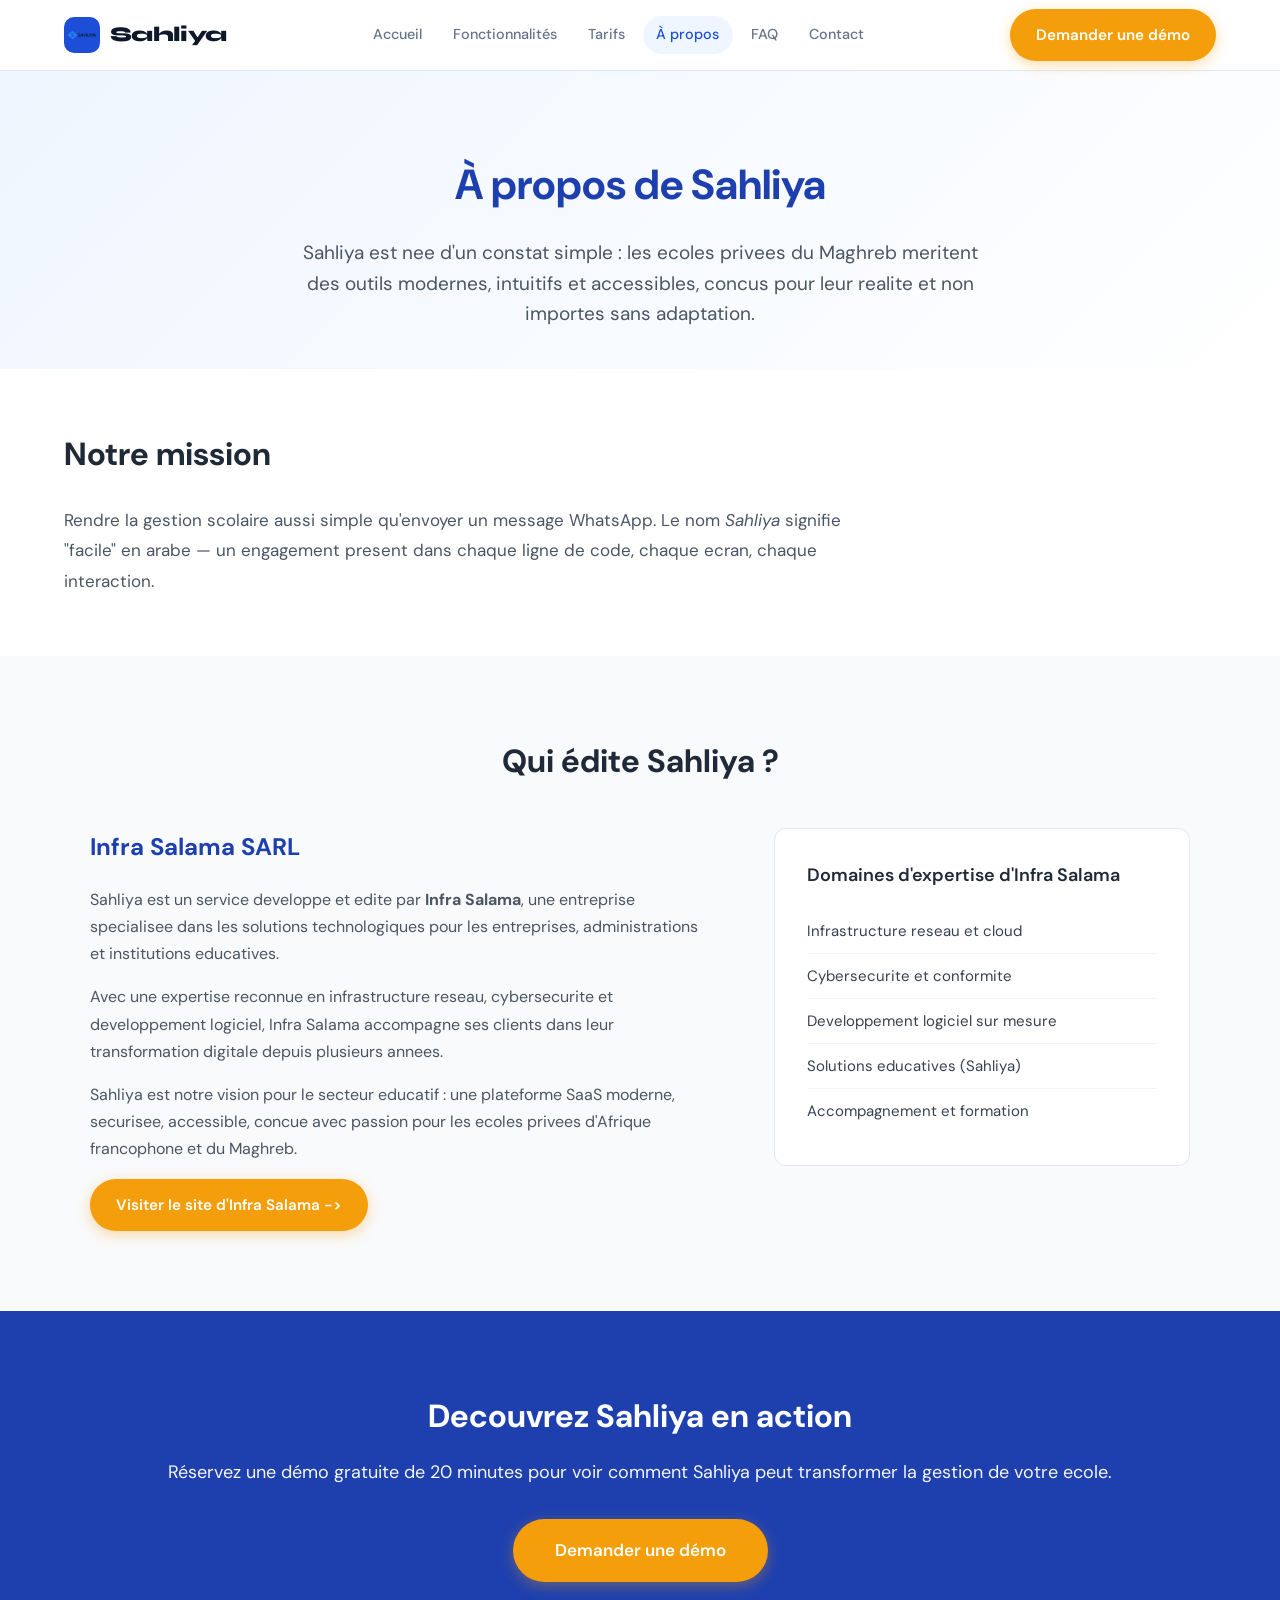
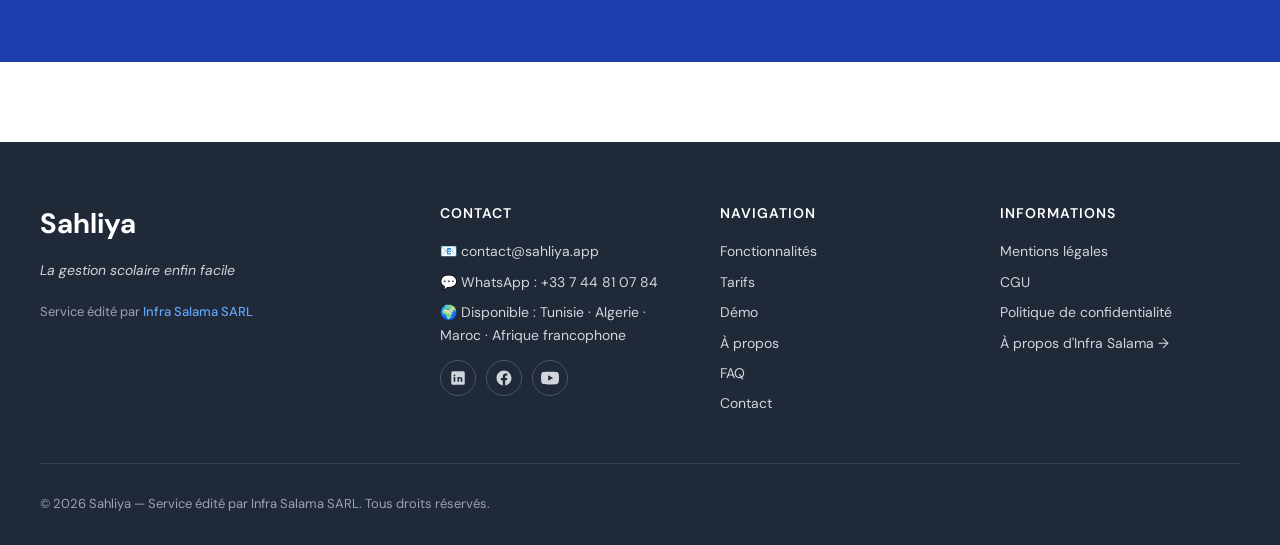
==== commit cab67044: "Ajoute les icones sociaux du footer et fiabilise leur rendu en production. Integre LinkedIn, Faceboo" ====
--- a/apropos.html
+++ b/apropos.html
@@ -1,5 +1,5 @@
 <!DOCTYPE html>
-<html lang="fr"><head><meta charset="UTF-8"><meta name="viewport" content="width=device-width, initial-scale=1.0"><title>À propos de Sahliya — Edite par Infra Salama</title><meta name="description" content="Decouvrez l'histoire de Sahliya et de son editeur Infra Salama, specialiste des solutions technologiques pour l'education et les entreprises."><link rel="stylesheet" href="css/style.css"><link rel="stylesheet" href="css/responsive.css"></head><body>
+<html lang="fr"><head><meta charset="UTF-8"><meta name="viewport" content="width=device-width, initial-scale=1.0"><title>À propos de Sahliya — Edite par Infra Salama</title><meta name="description" content="Decouvrez l'histoire de Sahliya et de son editeur Infra Salama, specialiste des solutions technologiques pour l'education et les entreprises."><link rel="stylesheet" href="css/style.css?v=20260429-2"><link rel="stylesheet" href="css/responsive.css?v=20260429-2"></head><body>
 <header class="navbar" id="navbar"><div class="container"><div class="navbar__inner"><a href="index.html" class="navbar__logo" aria-label="Sahliya — Accueil"><div class="navbar__logo-icon"><img src="img/logo2d-sahliya.jpg" alt="Logo Sahliya" loading="lazy"></div><span class="navbar__logo-text">Sahliya</span></a><nav class="navbar__nav" aria-label="Navigation principale"><a href="index.html">Accueil</a><a href="fonctionnalites.html">Fonctionnalités</a><a href="tarifs.html">Tarifs</a><a href="apropos.html" class="active">À propos</a><a href="faq.html">FAQ</a><a href="contact.html">Contact</a></nav><div class="navbar__actions"><a href="demo.html" class="btn btn-primary">Demander une démo</a></div><button class="navbar__burger" id="burgerBtn" aria-label="Menu" aria-expanded="false"><span></span><span></span><span></span></button></div></div><nav class="navbar__mobile" id="mobileMenu" aria-label="Menu mobile"><a href="index.html">Accueil</a><a href="fonctionnalites.html">Fonctionnalités</a><a href="tarifs.html">Tarifs</a><a href="apropos.html">À propos</a><a href="faq.html">FAQ</a><a href="contact.html">Contact</a><a href="demo.html" class="btn btn-primary">Demander une démo</a></nav></header>
 <main class="about-page"><section class="about-hero"><div class="container"><h1>À propos de Sahliya</h1><p class="lead">Sahliya est nee d'un constat simple : les ecoles privees du Maghreb meritent des outils modernes, intuitifs et accessibles, concus pour leur realite et non importes sans adaptation.</p></div></section><section class="about-mission"><div class="container"><h2>Notre mission</h2><p>Rendre la gestion scolaire aussi simple qu'envoyer un message WhatsApp. Le nom <em>Sahliya</em> signifie "facile" en arabe — un engagement present dans chaque ligne de code, chaque ecran, chaque interaction.</p></div></section><section class="about-publisher-detail"><div class="container"><h2>Qui édite Sahliya ?</h2><div class="publisher-detail-grid"><div><h3>Infra Salama SARL</h3><p>Sahliya est un service developpe et edite par <strong>Infra Salama</strong>, une entreprise specialisee dans les solutions technologiques pour les entreprises, administrations et institutions educatives.</p><p>Avec une expertise reconnue en infrastructure reseau, cybersecurite et developpement logiciel, Infra Salama accompagne ses clients dans leur transformation digitale depuis plusieurs annees.</p><p>Sahliya est notre vision pour le secteur educatif : une plateforme SaaS moderne, securisee, accessible, concue avec passion pour les ecoles privees d'Afrique francophone et du Maghreb.</p><a href="https://infrasalama.com" target="_blank" rel="noopener" class="btn btn-primary">Visiter le site d'Infra Salama -></a></div><div class="publisher-detail-card"><h4>Domaines d'expertise d'Infra Salama</h4><ul><li>Infrastructure reseau et cloud</li><li>Cybersecurite et conformite</li><li>Developpement logiciel sur mesure</li><li>Solutions educatives (Sahliya)</li><li>Accompagnement et formation</li></ul></div></div></div></section><section class="about-cta"><div class="container"><h2>Decouvrez Sahliya en action</h2><p>Réservez une démo gratuite de 20 minutes pour voir comment Sahliya peut transformer la gestion de votre ecole.</p><a href="/demo.html" class="btn btn-primary btn-large">Demander une démo</a></div></section></main>
 <footer>
@@ -14,6 +14,17 @@
       <p>📧 <a href="mailto:contact@sahliya.app">contact@sahliya.app</a></p>
       <p>💬 WhatsApp : +33 7 44 81 07 84</p>
       <p>🌍 Disponible : Tunisie · Algerie · Maroc · Afrique francophone</p>
+      <div class="footer-social-links" aria-label="Réseaux sociaux Sahliya">
+        <a href="https://www.linkedin.com/company/sahliya" target="_blank" rel="noopener" class="footer-social-link" aria-label="LinkedIn Sahliya" style="width:36px;height:36px;display:inline-flex;align-items:center;justify-content:center;">
+          <svg viewBox="0 0 24 24" width="18" height="18" aria-hidden="true"><path fill="currentColor" d="M19 3A2 2 0 0 1 21 5V19A2 2 0 0 1 19 21H5A2 2 0 0 1 3 19V5A2 2 0 0 1 5 3H19M8.34 17V10.66H6.26V17H8.34M7.3 9.8A1.21 1.21 0 1 0 7.3 7.38A1.21 1.21 0 0 0 7.3 9.8M17.74 17V13.36C17.74 11.41 16.7 10.51 15.31 10.51C14.19 10.51 13.69 11.13 13.41 11.56V10.66H11.33C11.36 11.25 11.33 17 11.33 17H13.41V13.46C13.41 13.27 13.43 13.08 13.48 12.94C13.63 12.56 13.97 12.17 14.55 12.17C15.31 12.17 15.62 12.75 15.62 13.6V17H17.74Z"/></svg>
+        </a>
+        <a href="https://www.facebook.com/profile.php?id=61588719845020" target="_blank" rel="noopener" class="footer-social-link" aria-label="Facebook Sahliya" style="width:36px;height:36px;display:inline-flex;align-items:center;justify-content:center;">
+          <svg viewBox="0 0 24 24" width="18" height="18" aria-hidden="true"><path fill="currentColor" d="M12 2.04C6.5 2.04 2.04 6.5 2.04 12C2.04 16.97 5.68 21.09 10.44 21.86V14.89H7.9V12H10.44V9.8C10.44 7.29 11.93 5.91 14.22 5.91C15.31 5.91 16.45 6.1 16.45 6.1V8.56H15.19C13.95 8.56 13.56 9.33 13.56 10.12V12H16.33L15.89 14.89H13.56V21.86C18.32 21.09 21.96 16.97 21.96 12C21.96 6.5 17.5 2.04 12 2.04Z"/></svg>
+        </a>
+        <a href="https://youtu.be/62splXrs-20?si=Y7EJ6-Df93fNIH7L" target="_blank" rel="noopener" class="footer-social-link" aria-label="YouTube Sahliya" style="width:36px;height:36px;display:inline-flex;align-items:center;justify-content:center;">
+          <svg viewBox="0 0 24 24" width="18" height="18" aria-hidden="true"><path fill="currentColor" d="M23.5 6.2a3 3 0 0 0-2.1-2.1C19.4 3.5 12 3.5 12 3.5s-7.4 0-9.4.6A3 3 0 0 0 .5 6.2 31.3 31.3 0 0 0 0 12a31.3 31.3 0 0 0 .5 5.8 3 3 0 0 0 2.1 2.1c2 .6 9.4.6 9.4.6s7.4 0 9.4-.6a3 3 0 0 0 2.1-2.1A31.3 31.3 0 0 0 24 12a31.3 31.3 0 0 0-.5-5.8ZM9.6 15.7V8.3L16 12l-6.4 3.7Z"/></svg>
+        </a>
+      </div>
     </div>
     <div class="footer-links">
       <h4>Navigation</h4>
--- a/css/style.css
+++ b/css/style.css
@@ -505,3 +505,32 @@
 .about-cta p { font-size: 18px; margin-bottom: 32px; opacity: 0.95; }
 .btn-large { padding: 16px 40px; font-size: 17px; }
 @media (max-width: 768px) { .footer-container { grid-template-columns: 1fr; gap: 30px; } .publisher-content { grid-template-columns: 1fr; gap: 30px; } .publisher-detail-grid { grid-template-columns: 1fr; gap: 30px; } }
+
+.footer-social-links {
+  display: flex;
+  gap: 10px;
+  margin-top: 14px;
+}
+
+.footer-social-link {
+  width: 36px;
+  height: 36px;
+  display: inline-flex;
+  align-items: center;
+  justify-content: center;
+  border: 1px solid #4B5563;
+  border-radius: 999px;
+  color: #D1D5DB;
+  transition: all 0.2s ease;
+}
+
+.footer-social-link svg {
+  width: 18px;
+  height: 18px;
+}
+
+.footer-social-link:hover {
+  color: #FFFFFF;
+  border-color: #60A5FA;
+  background: rgba(96, 165, 250, 0.12);
+}
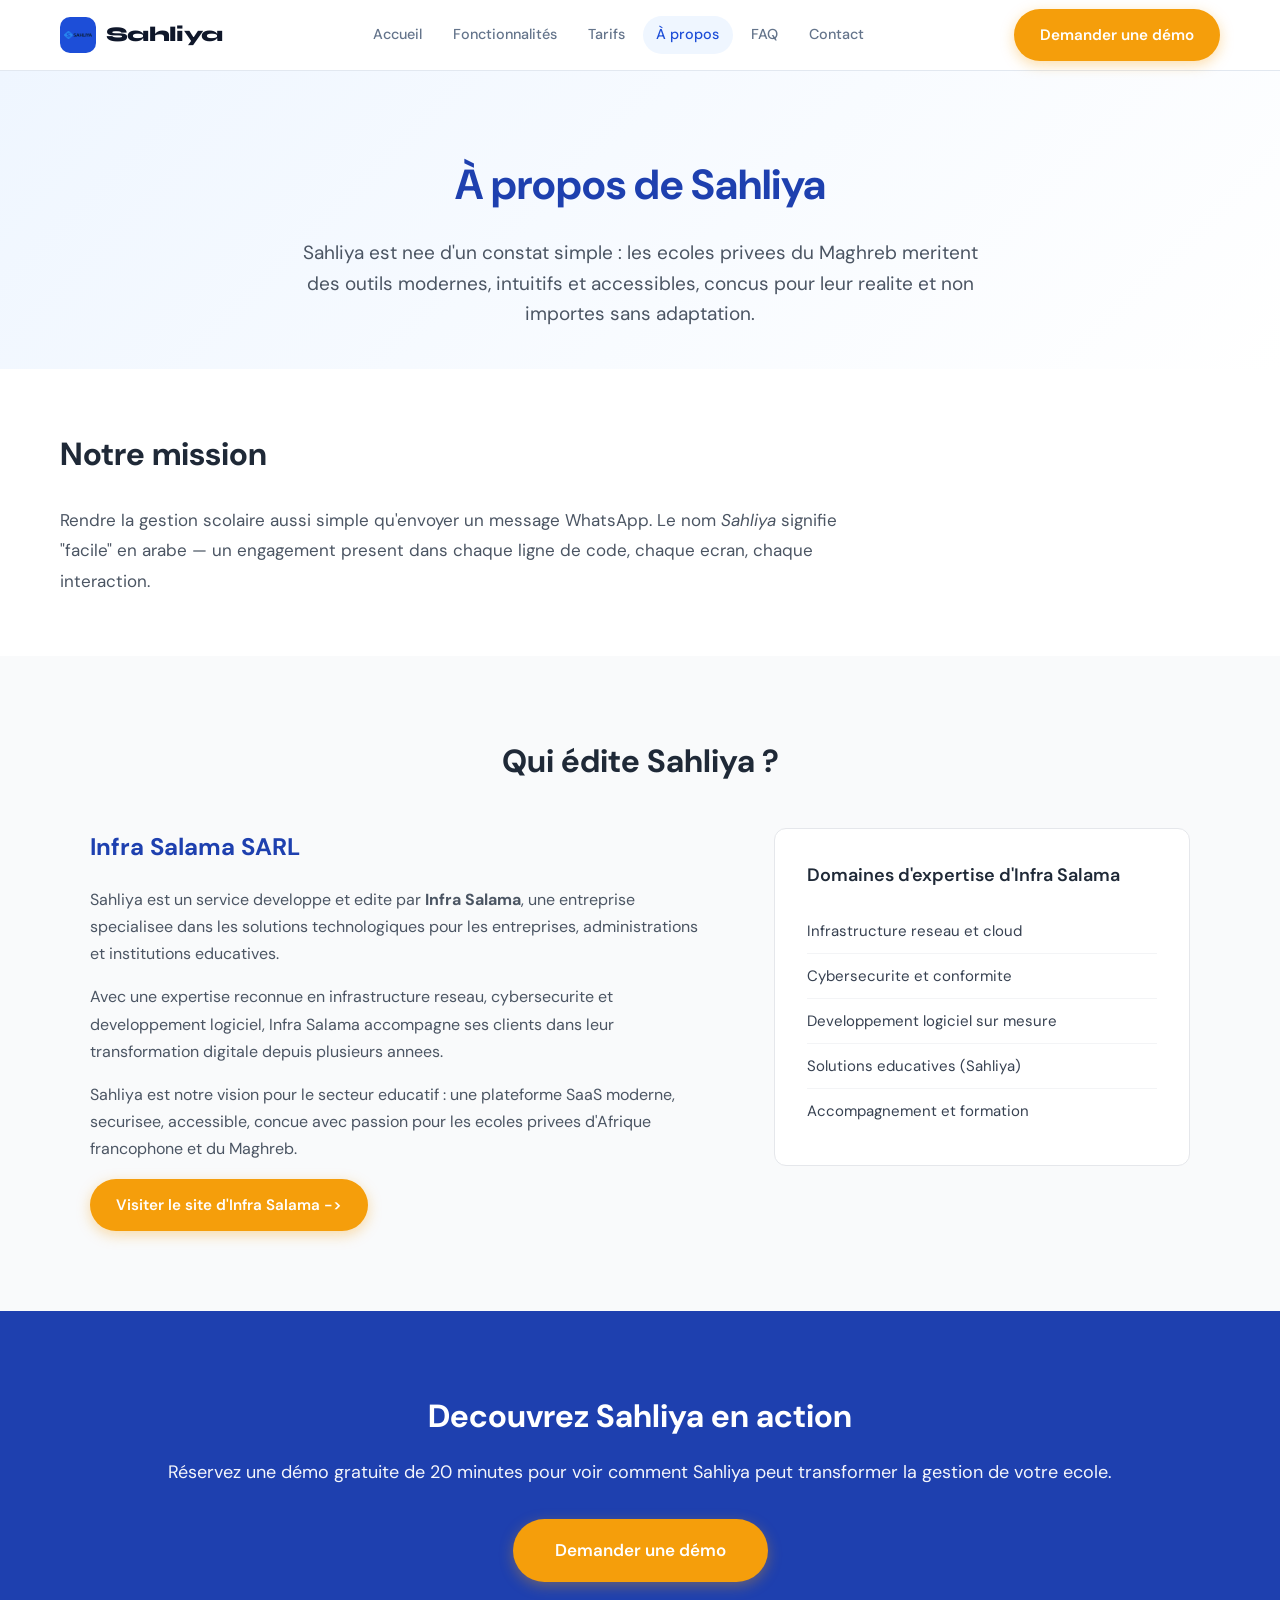
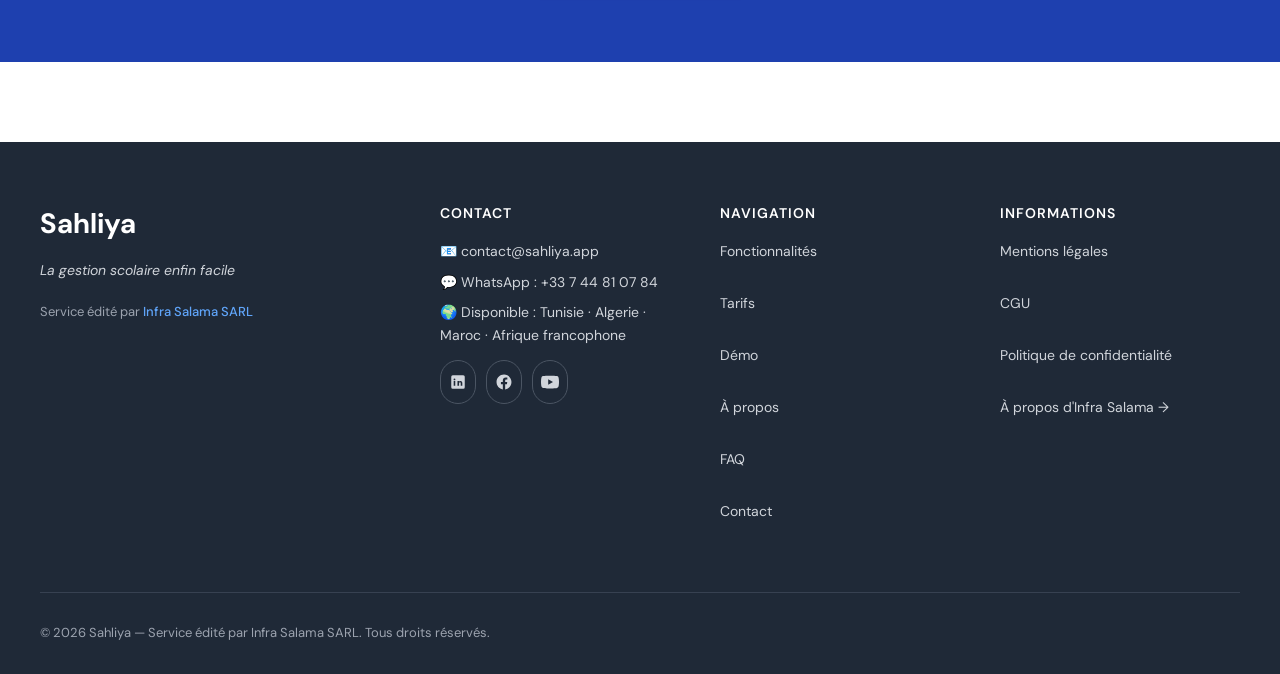
==== commit f56f9378: "Nettoie les symboles parasites et unifie l'offre de lancement sur le site. Supprime les points d'int" ====
--- a/apropos.html
+++ b/apropos.html
@@ -1,48 +1 @@
-<!DOCTYPE html>
-<html lang="fr"><head><meta charset="UTF-8"><meta name="viewport" content="width=device-width, initial-scale=1.0"><title>À propos de Sahliya — Edite par Infra Salama</title><meta name="description" content="Decouvrez l'histoire de Sahliya et de son editeur Infra Salama, specialiste des solutions technologiques pour l'education et les entreprises."><link rel="stylesheet" href="css/style.css?v=20260429-2"><link rel="stylesheet" href="css/responsive.css?v=20260429-2"></head><body>
-<header class="navbar" id="navbar"><div class="container"><div class="navbar__inner"><a href="index.html" class="navbar__logo" aria-label="Sahliya — Accueil"><div class="navbar__logo-icon"><img src="img/logo2d-sahliya.jpg" alt="Logo Sahliya" loading="lazy"></div><span class="navbar__logo-text">Sahliya</span></a><nav class="navbar__nav" aria-label="Navigation principale"><a href="index.html">Accueil</a><a href="fonctionnalites.html">Fonctionnalités</a><a href="tarifs.html">Tarifs</a><a href="apropos.html" class="active">À propos</a><a href="faq.html">FAQ</a><a href="contact.html">Contact</a></nav><div class="navbar__actions"><a href="demo.html" class="btn btn-primary">Demander une démo</a></div><button class="navbar__burger" id="burgerBtn" aria-label="Menu" aria-expanded="false"><span></span><span></span><span></span></button></div></div><nav class="navbar__mobile" id="mobileMenu" aria-label="Menu mobile"><a href="index.html">Accueil</a><a href="fonctionnalites.html">Fonctionnalités</a><a href="tarifs.html">Tarifs</a><a href="apropos.html">À propos</a><a href="faq.html">FAQ</a><a href="contact.html">Contact</a><a href="demo.html" class="btn btn-primary">Demander une démo</a></nav></header>
-<main class="about-page"><section class="about-hero"><div class="container"><h1>À propos de Sahliya</h1><p class="lead">Sahliya est nee d'un constat simple : les ecoles privees du Maghreb meritent des outils modernes, intuitifs et accessibles, concus pour leur realite et non importes sans adaptation.</p></div></section><section class="about-mission"><div class="container"><h2>Notre mission</h2><p>Rendre la gestion scolaire aussi simple qu'envoyer un message WhatsApp. Le nom <em>Sahliya</em> signifie "facile" en arabe — un engagement present dans chaque ligne de code, chaque ecran, chaque interaction.</p></div></section><section class="about-publisher-detail"><div class="container"><h2>Qui édite Sahliya ?</h2><div class="publisher-detail-grid"><div><h3>Infra Salama SARL</h3><p>Sahliya est un service developpe et edite par <strong>Infra Salama</strong>, une entreprise specialisee dans les solutions technologiques pour les entreprises, administrations et institutions educatives.</p><p>Avec une expertise reconnue en infrastructure reseau, cybersecurite et developpement logiciel, Infra Salama accompagne ses clients dans leur transformation digitale depuis plusieurs annees.</p><p>Sahliya est notre vision pour le secteur educatif : une plateforme SaaS moderne, securisee, accessible, concue avec passion pour les ecoles privees d'Afrique francophone et du Maghreb.</p><a href="https://infrasalama.com" target="_blank" rel="noopener" class="btn btn-primary">Visiter le site d'Infra Salama -></a></div><div class="publisher-detail-card"><h4>Domaines d'expertise d'Infra Salama</h4><ul><li>Infrastructure reseau et cloud</li><li>Cybersecurite et conformite</li><li>Developpement logiciel sur mesure</li><li>Solutions educatives (Sahliya)</li><li>Accompagnement et formation</li></ul></div></div></div></section><section class="about-cta"><div class="container"><h2>Decouvrez Sahliya en action</h2><p>Réservez une démo gratuite de 20 minutes pour voir comment Sahliya peut transformer la gestion de votre ecole.</p><a href="/demo.html" class="btn btn-primary btn-large">Demander une démo</a></div></section></main>
-<footer>
-  <div class="footer-container">
-    <div class="footer-brand">
-      <h3>Sahliya</h3>
-      <p class="footer-tagline">La gestion scolaire enfin facile</p>
-      <p class="footer-edited">Service édité par <a href="https://infrasalama.com" target="_blank" rel="noopener" class="footer-link-infra">Infra Salama SARL</a></p>
-    </div>
-    <div class="footer-meta">
-      <h4>Contact</h4>
-      <p>📧 <a href="mailto:contact@sahliya.app">contact@sahliya.app</a></p>
-      <p>💬 WhatsApp : +33 7 44 81 07 84</p>
-      <p>🌍 Disponible : Tunisie · Algerie · Maroc · Afrique francophone</p>
-      <div class="footer-social-links" aria-label="Réseaux sociaux Sahliya">
-        <a href="https://www.linkedin.com/company/sahliya" target="_blank" rel="noopener" class="footer-social-link" aria-label="LinkedIn Sahliya" style="width:36px;height:36px;display:inline-flex;align-items:center;justify-content:center;">
-          <svg viewBox="0 0 24 24" width="18" height="18" aria-hidden="true"><path fill="currentColor" d="M19 3A2 2 0 0 1 21 5V19A2 2 0 0 1 19 21H5A2 2 0 0 1 3 19V5A2 2 0 0 1 5 3H19M8.34 17V10.66H6.26V17H8.34M7.3 9.8A1.21 1.21 0 1 0 7.3 7.38A1.21 1.21 0 0 0 7.3 9.8M17.74 17V13.36C17.74 11.41 16.7 10.51 15.31 10.51C14.19 10.51 13.69 11.13 13.41 11.56V10.66H11.33C11.36 11.25 11.33 17 11.33 17H13.41V13.46C13.41 13.27 13.43 13.08 13.48 12.94C13.63 12.56 13.97 12.17 14.55 12.17C15.31 12.17 15.62 12.75 15.62 13.6V17H17.74Z"/></svg>
-        </a>
-        <a href="https://www.facebook.com/profile.php?id=61588719845020" target="_blank" rel="noopener" class="footer-social-link" aria-label="Facebook Sahliya" style="width:36px;height:36px;display:inline-flex;align-items:center;justify-content:center;">
-          <svg viewBox="0 0 24 24" width="18" height="18" aria-hidden="true"><path fill="currentColor" d="M12 2.04C6.5 2.04 2.04 6.5 2.04 12C2.04 16.97 5.68 21.09 10.44 21.86V14.89H7.9V12H10.44V9.8C10.44 7.29 11.93 5.91 14.22 5.91C15.31 5.91 16.45 6.1 16.45 6.1V8.56H15.19C13.95 8.56 13.56 9.33 13.56 10.12V12H16.33L15.89 14.89H13.56V21.86C18.32 21.09 21.96 16.97 21.96 12C21.96 6.5 17.5 2.04 12 2.04Z"/></svg>
-        </a>
-        <a href="https://youtu.be/62splXrs-20?si=Y7EJ6-Df93fNIH7L" target="_blank" rel="noopener" class="footer-social-link" aria-label="YouTube Sahliya" style="width:36px;height:36px;display:inline-flex;align-items:center;justify-content:center;">
-          <svg viewBox="0 0 24 24" width="18" height="18" aria-hidden="true"><path fill="currentColor" d="M23.5 6.2a3 3 0 0 0-2.1-2.1C19.4 3.5 12 3.5 12 3.5s-7.4 0-9.4.6A3 3 0 0 0 .5 6.2 31.3 31.3 0 0 0 0 12a31.3 31.3 0 0 0 .5 5.8 3 3 0 0 0 2.1 2.1c2 .6 9.4.6 9.4.6s7.4 0 9.4-.6a3 3 0 0 0 2.1-2.1A31.3 31.3 0 0 0 24 12a31.3 31.3 0 0 0-.5-5.8ZM9.6 15.7V8.3L16 12l-6.4 3.7Z"/></svg>
-        </a>
-      </div>
-    </div>
-    <div class="footer-links">
-      <h4>Navigation</h4>
-      <a href="/fonctionnalites.html">Fonctionnalités</a>
-      <a href="/tarifs.html">Tarifs</a>
-      <a href="/demo.html">Démo</a>
-      <a href="/apropos.html">À propos</a>
-      <a href="/faq.html">FAQ</a>
-      <a href="/contact.html">Contact</a>
-    </div>
-    <div class="footer-legal">
-      <h4>Informations</h4>
-      <a href="/mentions-legales.html">Mentions légales</a>
-      <a href="/cgu.html">CGU</a>
-      <a href="/confidentialite.html">Politique de confidentialité</a>
-      <a href="https://infrasalama.com" target="_blank" rel="noopener">À propos d'Infra Salama →</a>
-    </div>
-  </div>
-  <div class="footer-bottom"><p>© 2026 Sahliya — Service édité par Infra Salama SARL. Tous droits réservés.</p></div>
-</footer>
-<script src="js/main.js"></script></body></html>+<!DOCTYPE html><html lang="fr"><head><meta charset="UTF-8"><meta name="viewport" content="width=device-width, initial-scale=1.0"><title>À propos de Sahliya — Edite par Infra Salama</title><meta name="description" content="Decouvrez l'histoire de Sahliya et de son editeur Infra Salama, specialiste des solutions technologiques pour l'education et les entreprises."><link rel="stylesheet" href="css/style.css?v=20260429-2"><link rel="stylesheet" href="css/responsive.css?v=20260429-2"></head><body><header class="navbar" id="navbar"><div class="container"><div class="navbar__inner"><a href="index.html" class="navbar__logo" aria-label="Sahliya — Accueil"><div class="navbar__logo-icon"><img src="img/logo2d-sahliya.jpg" alt="Logo Sahliya" loading="lazy"></div><span class="navbar__logo-text">Sahliya</span></a><nav class="navbar__nav" aria-label="Navigation principale"><a href="index.html">Accueil</a><a href="fonctionnalites.html">Fonctionnalités</a><a href="tarifs.html">Tarifs</a><a href="apropos.html" class="active">À propos</a><a href="faq.html">FAQ</a><a href="contact.html">Contact</a></nav><div class="navbar__actions"><a href="demo.html" class="btn btn-primary">Demander une démo</a></div><button class="navbar__burger" id="burgerBtn" aria-label="Menu" aria-expanded="false"><span></span><span></span><span></span></button></div></div><nav class="navbar__mobile" id="mobileMenu" aria-label="Menu mobile"><a href="index.html">Accueil</a><a href="fonctionnalites.html">Fonctionnalités</a><a href="tarifs.html">Tarifs</a><a href="apropos.html">À propos</a><a href="faq.html">FAQ</a><a href="contact.html">Contact</a><a href="demo.html" class="btn btn-primary">Demander une démo</a></nav></header><main class="about-page"><section class="about-hero"><div class="container"><h1>À propos de Sahliya</h1><p class="lead">Sahliya est nee d'un constat simple : les ecoles privees du Maghreb meritent des outils modernes, intuitifs et accessibles, concus pour leur realite et non importes sans adaptation.</p></div></section><section class="about-mission"><div class="container"><h2>Notre mission</h2><p>Rendre la gestion scolaire aussi simple qu'envoyer un message WhatsApp. Le nom <em>Sahliya</em> signifie "facile" en arabe — un engagement present dans chaque ligne de code, chaque ecran, chaque interaction.</p></div></section><section class="about-publisher-detail"><div class="container"><h2>Qui édite Sahliya ?</h2><div class="publisher-detail-grid"><div><h3>Infra Salama SARL</h3><p>Sahliya est un service developpe et edite par <strong>Infra Salama</strong>, une entreprise specialisee dans les solutions technologiques pour les entreprises, administrations et institutions educatives.</p><p>Avec une expertise reconnue en infrastructure reseau, cybersecurite et developpement logiciel, Infra Salama accompagne ses clients dans leur transformation digitale depuis plusieurs annees.</p><p>Sahliya est notre vision pour le secteur educatif : une plateforme SaaS moderne, securisee, accessible, concue avec passion pour les ecoles privees d'Afrique francophone et du Maghreb.</p><a href="https://infrasalama.com" target="_blank" rel="noopener" class="btn btn-primary">Visiter le site d'Infra Salama -></a></div><div class="publisher-detail-card"><h4>Domaines d'expertise d'Infra Salama</h4><ul><li>Infrastructure reseau et cloud</li><li>Cybersecurite et conformite</li><li>Developpement logiciel sur mesure</li><li>Solutions educatives (Sahliya)</li><li>Accompagnement et formation</li></ul></div></div></div></section><section class="about-cta"><div class="container"><h2>Decouvrez Sahliya en action</h2><p>Réservez une démo gratuite de 20 minutes pour voir comment Sahliya peut transformer la gestion de votre ecole.</p><a href="/demo.html" class="btn btn-primary btn-large">Demander une démo</a></div></section></main><footer><div class="footer-container"><div class="footer-brand"><h3>Sahliya</h3><p class="footer-tagline">La gestion scolaire enfin facile</p><p class="footer-edited">Service édité par <a href="https://infrasalama.com" target="_blank" rel="noopener" class="footer-link-infra">Infra Salama SARL</a></p></div><div class="footer-meta"><h4>Contact</h4><p>📧 <a href="mailto:contact@sahliya.app">contact@sahliya.app</a></p><p>💬 WhatsApp : +33 7 44 81 07 84</p><p>🌍 Disponible : Tunisie · Algerie · Maroc · Afrique francophone</p><div class="footer-social-links" aria-label="Réseaux sociaux Sahliya"><a href="https://www.linkedin.com/company/sahliya" target="_blank" rel="noopener" class="footer-social-link" aria-label="LinkedIn Sahliya" style="width:36px;height:36px;display:inline-flex;align-items:center;justify-content:center;"><svg viewBox="0 0 24 24" width="18" height="18" aria-hidden="true"><path fill="currentColor" d="M19 3A2 2 0 0 1 21 5V19A2 2 0 0 1 19 21H5A2 2 0 0 1 3 19V5A2 2 0 0 1 5 3H19M8.34 17V10.66H6.26V17H8.34M7.3 9.8A1.21 1.21 0 1 0 7.3 7.38A1.21 1.21 0 0 0 7.3 9.8M17.74 17V13.36C17.74 11.41 16.7 10.51 15.31 10.51C14.19 10.51 13.69 11.13 13.41 11.56V10.66H11.33C11.36 11.25 11.33 17 11.33 17H13.41V13.46C13.41 13.27 13.43 13.08 13.48 12.94C13.63 12.56 13.97 12.17 14.55 12.17C15.31 12.17 15.62 12.75 15.62 13.6V17H17.74Z"/></svg></a><a href="https://www.facebook.com/profile.php?id=61588719845020" target="_blank" rel="noopener" class="footer-social-link" aria-label="Facebook Sahliya" style="width:36px;height:36px;display:inline-flex;align-items:center;justify-content:center;"><svg viewBox="0 0 24 24" width="18" height="18" aria-hidden="true"><path fill="currentColor" d="M12 2.04C6.5 2.04 2.04 6.5 2.04 12C2.04 16.97 5.68 21.09 10.44 21.86V14.89H7.9V12H10.44V9.8C10.44 7.29 11.93 5.91 14.22 5.91C15.31 5.91 16.45 6.1 16.45 6.1V8.56H15.19C13.95 8.56 13.56 9.33 13.56 10.12V12H16.33L15.89 14.89H13.56V21.86C18.32 21.09 21.96 16.97 21.96 12C21.96 6.5 17.5 2.04 12 2.04Z"/></svg></a><a href="https://youtu.be/62splXrs-20?si=Y7EJ6-Df93fNIH7L" target="_blank" rel="noopener" class="footer-social-link" aria-label="YouTube Sahliya" style="width:36px;height:36px;display:inline-flex;align-items:center;justify-content:center;"><svg viewBox="0 0 24 24" width="18" height="18" aria-hidden="true"><path fill="currentColor" d="M23.5 6.2a3 3 0 0 0-2.1-2.1C19.4 3.5 12 3.5 12 3.5s-7.4 0-9.4.6A3 3 0 0 0 .5 6.2 31.3 31.3 0 0 0 0 12a31.3 31.3 0 0 0 .5 5.8 3 3 0 0 0 2.1 2.1c2 .6 9.4.6 9.4.6s7.4 0 9.4-.6a3 3 0 0 0 2.1-2.1A31.3 31.3 0 0 0 24 12a31.3 31.3 0 0 0-.5-5.8ZM9.6 15.7V8.3L16 12l-6.4 3.7Z"/></svg></a></div></div><div class="footer-links"><h4>Navigation</h4><a href="/fonctionnalites.html">Fonctionnalités</a><a href="/tarifs.html">Tarifs</a><a href="/demo.html">Démo</a><a href="/apropos.html">À propos</a><a href="/faq.html">FAQ</a><a href="/contact.html">Contact</a></div><div class="footer-legal"><h4>Informations</h4><a href="/mentions-legales.html">Mentions légales</a><a href="/cgu.html">CGU</a><a href="/confidentialite.html">Politique de confidentialité</a><a href="https://infrasalama.com" target="_blank" rel="noopener">À propos d'Infra Salama →</a></div></div><div class="footer-bottom"><p>© 2026 Sahliya — Service édité par Infra Salama SARL. Tous droits réservés.</p></div></footer><script src="js/main.js"></script></body></html>
--- a/css/responsive.css
+++ b/css/responsive.css
@@ -1,4 +1,42 @@
 /* /css/responsive.css — Sahliya — Media queries */
+
+/* ============================================================
+   GARDE-FOUS GLOBAUX RESPONSIVE
+   ============================================================ */
+html,
+body {
+  width: 100%;
+  max-width: 100%;
+  overflow-x: hidden;
+}
+
+body {
+  font-size: 16px;
+}
+
+img,
+video,
+iframe,
+svg {
+  max-width: 100%;
+}
+
+.btn,
+.navbar__mobile a,
+.footer-links a,
+.footer-legal a,
+.footer-meta a,
+.faq-question {
+  min-height: 44px;
+}
+
+/* Desktop standard demandé */
+@media (max-width: 1280px) {
+  :root { --container-pad: 1.25rem; }
+  .hero__inner { gap: 3rem; }
+  .benefits__grid { gap: 1.25rem; }
+  .features__grid { gap: 1rem; }
+}
 
 /* ============================================================
    TABLETTE (≤ 1024px)
@@ -26,7 +64,7 @@
   .feature-detail { gap: 2.5rem; }
   .all-features-grid { grid-template-columns: repeat(3, 1fr); }
 
-  .pricing__grid { grid-template-columns: 1fr; max-width: 480px; margin-left: auto; margin-right: auto; }
+  .pricing__grid { grid-template-columns: 1fr; max-width: 560px; margin-left: auto; margin-right: auto; }
 
   .form-layout { grid-template-columns: 1fr; gap: 2rem; }
   .form-sidebar { display: grid; grid-template-columns: 1fr 1fr; gap: 1.5rem; }
@@ -39,6 +77,7 @@
   :root { --container-pad: 1rem; }
 
   .section { padding: 3.5rem 0; }
+  .container { padding-left: 1rem; padding-right: 1rem; }
 
   /* Navbar */
   .navbar__inner { height: 60px; }
@@ -46,10 +85,21 @@
   /* Hero */
   .hero { padding: 3rem 0 2.5rem; }
   .hero__inner { gap: 2rem; }
+  .hero__visual { order: 0; }
+  .hero__content { order: 0; }
+  .hero__dashboard {
+    max-width: 100%;
+    padding: 1rem;
+    border-radius: var(--radius-lg);
+  }
+  .hero__stats-grid { gap: .5rem; }
+  .hero__stat-card { padding: .75rem; }
+  .hero__chart-bar-group { height: 64px; }
   .hero__title { font-size: clamp(1.7rem, 5vw, 2.2rem); }
   .hero__subtitle { font-size: 1rem; }
   .hero__actions { flex-direction: column; }
-  .hero__actions .btn { justify-content: center; text-align: center; }
+  .hero__actions .btn { justify-content: center; text-align: center; width: 100%; min-height: 48px; }
+  .hero__trust { justify-content: flex-start; text-align: left; flex-wrap: wrap; }
 
   /* Grilles */
   .pourqui__grid,
@@ -61,6 +111,15 @@
   .testimonials__grid .testimonial-card:last-child { max-width: 100%; }
 
   .benefit-card { flex-direction: column; gap: 1rem; }
+  .benefit-card,
+  .feature-tile,
+  .pricing-card,
+  .testimonial-card,
+  .faq-item,
+  .publisher-detail-card,
+  .contact-card,
+  .sidebar-card { text-align: left; }
+  .testimonial-card__author { align-items: center; }
 
   /* Features détail */
   .feature-detail { grid-template-columns: 1fr; gap: 2rem; padding: 2.5rem 0; }
@@ -70,23 +129,76 @@
   /* Tarifs */
   .pricing__grid { max-width: 100%; }
   .all-features-grid { grid-template-columns: 1fr 1fr; }
+  .pricing-card__btn,
+  .pricing-card .btn { width: 100%; min-height: 48px; justify-content: center; }
+  .currency-btn { min-height: 44px; padding: .5rem .9rem; }
 
   /* Formulaires */
   .form-grid-2 { grid-template-columns: 1fr; }
   .form-card { padding: 1.5rem; }
   .form-sidebar { grid-template-columns: 1fr; }
+  .form-group input,
+  .form-group select,
+  .form-group textarea,
+  .form-input,
+  .form-select,
+  .form-textarea {
+    font-size: 16px;
+    min-height: 48px;
+  }
+  .form-group textarea,
+  .form-textarea { min-height: 120px; }
+  .btn,
+  .form-submit,
+  .form-submit.btn,
+  .btn-primary,
+  .btn-secondary,
+  .btn-outline { min-height: 48px; }
 
   /* Footer */
   .footer__top { grid-template-columns: 1fr; gap: 1.5rem; }
   .footer__brand { grid-column: auto; }
   .footer__bottom { flex-direction: column; gap: 1rem; text-align: center; }
   .footer__bottom-links { flex-wrap: wrap; justify-content: center; }
+  .footer-links a,
+  .footer-legal a,
+  .footer-meta a { display: flex; align-items: center; }
+  .footer-brand,
+  .footer-meta,
+  .footer-links,
+  .footer-legal { text-align: left; }
+  .footer-social-links { gap: 8px; margin-top: 10px; }
+  .footer-social-link {
+    width: 28px !important;
+    height: 28px !important;
+    min-width: 28px;
+    min-height: 28px;
+    padding: 0;
+    line-height: 0;
+    flex-shrink: 0;
+  }
+  .footer-social-link svg {
+    width: 14px !important;
+    height: 14px !important;
+    max-width: none;
+    max-height: none;
+    display: block;
+  }
 
   /* Page hero */
   .page-hero { padding: 3rem 0 2.5rem; }
 
   /* Mentions légales */
   .legal-content { padding: 2.5rem 1rem; }
+  .legal-container { grid-template-columns: 1fr; gap: 1.25rem; }
+  .legal-toc { position: static; }
+  .legal-table {
+    display: block;
+    width: 100%;
+    overflow-x: auto;
+    white-space: nowrap;
+    -webkit-overflow-scrolling: touch;
+  }
 
   /* Launch banner */
   .launch-banner { padding: 2.5rem 0; }
@@ -97,18 +209,51 @@
 
   /* Video */
   .video-section { padding: 3rem 0; }
+  .video-wrapper { margin-left: 0; margin-right: 0; }
+
+  /* Home: tags maghreb/currency/support block */
+  .market-tags {
+    justify-content: flex-start !important;
+    gap: .65rem !important;
+    padding: 1rem !important;
+    text-align: left;
+  }
+  .market-tags > span {
+    width: 100%;
+    display: block;
+  }
+  .market-tags > span[style*="|"] {
+    display: none !important;
+  }
 }
 
 /* ============================================================
    PETIT MOBILE (≤ 480px)
    ============================================================ */
 @media (max-width: 480px) {
+  :root { --container-pad: .9rem; }
   .hero__stats-grid { grid-template-columns: repeat(3, 1fr); }
   .pricing__toggle { gap: .35rem; }
   .currency-btn { padding: .4rem .8rem; font-size: .82rem; }
   .all-features-grid { grid-template-columns: 1fr; }
   .btn-lg { padding: .85rem 1.5rem; }
   .section-title { font-size: 1.6rem; }
+  .hero__title { font-size: 1.65rem; line-height: 1.25; }
+  .hero__dashboard { padding: .85rem; }
+  .hero__stat-value { font-size: 1.15rem; }
+  .hero__stat-label { font-size: .68rem; }
+  .section-subtitle,
+  .hero__subtitle,
+  .publisher-text p,
+  .benefit-card p,
+  .feature-tile p,
+  .faq-answer-inner,
+  .legal-body p,
+  .legal-body li { font-size: 16px; line-height: 1.6; }
+  .video-wrapper { margin: 1.25rem 0; }
+  .section-label { font-size: .72rem; letter-spacing: .08em; }
+  .page-hero-title,
+  .about-hero h1 { word-break: break-word; }
 }
 
 /* ============================================================
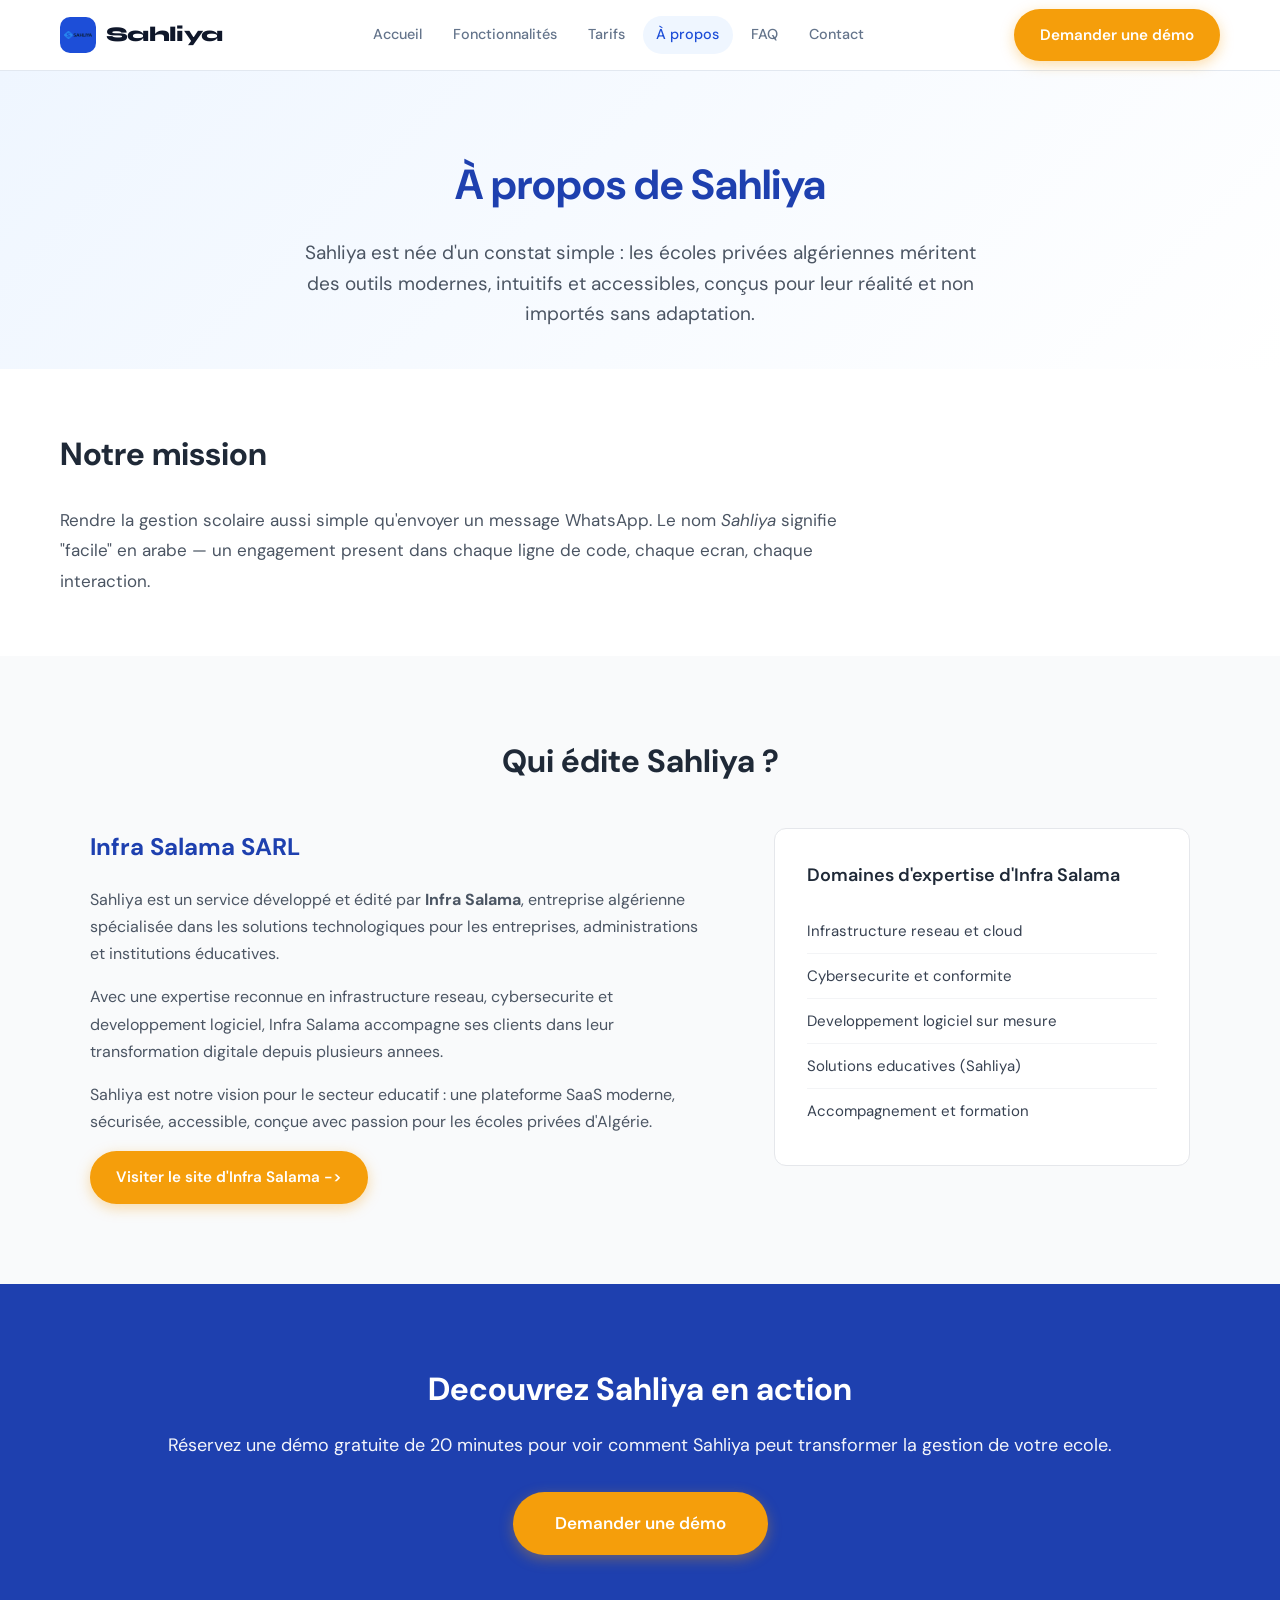
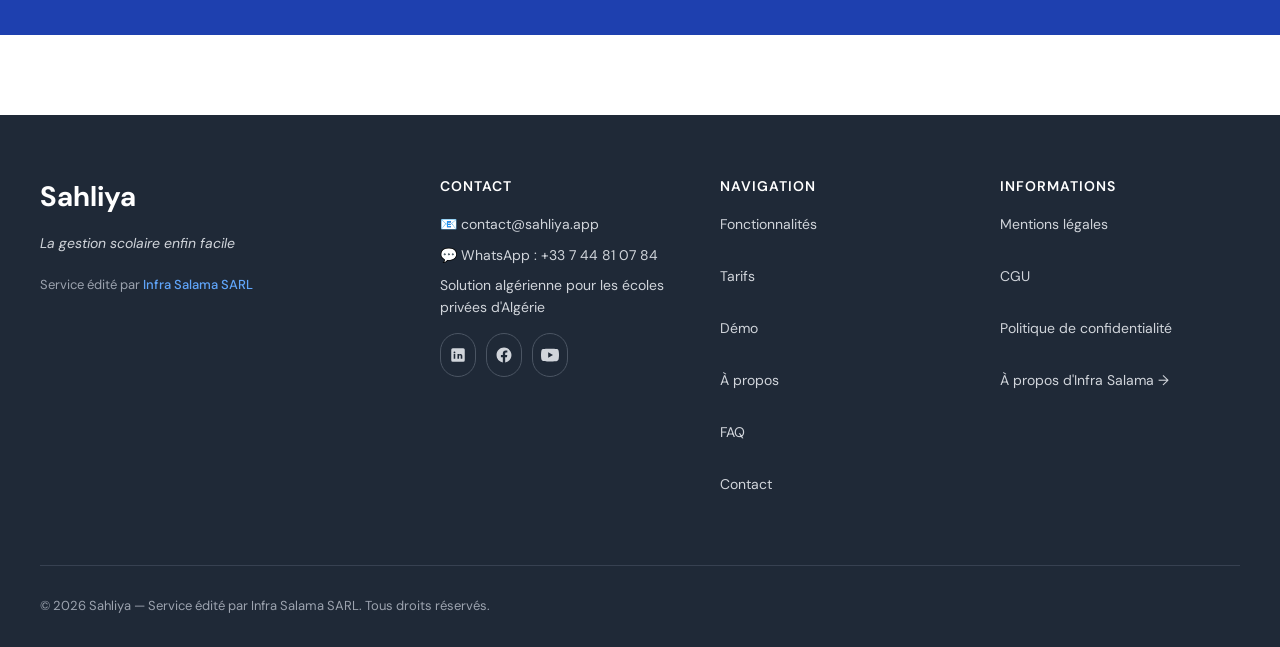
==== commit be4a3897: "Site: recentrage Algérie (SEO, tarifs DZD, contenu, souveraineté) Co-authored-by: Cursor <cursoragen" ====
--- a/apropos.html
+++ b/apropos.html
@@ -1 +1 @@
-<!DOCTYPE html><html lang="fr"><head><meta charset="UTF-8"><meta name="viewport" content="width=device-width, initial-scale=1.0"><title>À propos de Sahliya — Edite par Infra Salama</title><meta name="description" content="Decouvrez l'histoire de Sahliya et de son editeur Infra Salama, specialiste des solutions technologiques pour l'education et les entreprises."><link rel="stylesheet" href="css/style.css?v=20260429-2"><link rel="stylesheet" href="css/responsive.css?v=20260429-2"></head><body><header class="navbar" id="navbar"><div class="container"><div class="navbar__inner"><a href="index.html" class="navbar__logo" aria-label="Sahliya — Accueil"><div class="navbar__logo-icon"><img src="img/logo2d-sahliya.jpg" alt="Logo Sahliya" loading="lazy"></div><span class="navbar__logo-text">Sahliya</span></a><nav class="navbar__nav" aria-label="Navigation principale"><a href="index.html">Accueil</a><a href="fonctionnalites.html">Fonctionnalités</a><a href="tarifs.html">Tarifs</a><a href="apropos.html" class="active">À propos</a><a href="faq.html">FAQ</a><a href="contact.html">Contact</a></nav><div class="navbar__actions"><a href="demo.html" class="btn btn-primary">Demander une démo</a></div><button class="navbar__burger" id="burgerBtn" aria-label="Menu" aria-expanded="false"><span></span><span></span><span></span></button></div></div><nav class="navbar__mobile" id="mobileMenu" aria-label="Menu mobile"><a href="index.html">Accueil</a><a href="fonctionnalites.html">Fonctionnalités</a><a href="tarifs.html">Tarifs</a><a href="apropos.html">À propos</a><a href="faq.html">FAQ</a><a href="contact.html">Contact</a><a href="demo.html" class="btn btn-primary">Demander une démo</a></nav></header><main class="about-page"><section class="about-hero"><div class="container"><h1>À propos de Sahliya</h1><p class="lead">Sahliya est nee d'un constat simple : les ecoles privees du Maghreb meritent des outils modernes, intuitifs et accessibles, concus pour leur realite et non importes sans adaptation.</p></div></section><section class="about-mission"><div class="container"><h2>Notre mission</h2><p>Rendre la gestion scolaire aussi simple qu'envoyer un message WhatsApp. Le nom <em>Sahliya</em> signifie "facile" en arabe — un engagement present dans chaque ligne de code, chaque ecran, chaque interaction.</p></div></section><section class="about-publisher-detail"><div class="container"><h2>Qui édite Sahliya ?</h2><div class="publisher-detail-grid"><div><h3>Infra Salama SARL</h3><p>Sahliya est un service developpe et edite par <strong>Infra Salama</strong>, une entreprise specialisee dans les solutions technologiques pour les entreprises, administrations et institutions educatives.</p><p>Avec une expertise reconnue en infrastructure reseau, cybersecurite et developpement logiciel, Infra Salama accompagne ses clients dans leur transformation digitale depuis plusieurs annees.</p><p>Sahliya est notre vision pour le secteur educatif : une plateforme SaaS moderne, securisee, accessible, concue avec passion pour les ecoles privees d'Afrique francophone et du Maghreb.</p><a href="https://infrasalama.com" target="_blank" rel="noopener" class="btn btn-primary">Visiter le site d'Infra Salama -></a></div><div class="publisher-detail-card"><h4>Domaines d'expertise d'Infra Salama</h4><ul><li>Infrastructure reseau et cloud</li><li>Cybersecurite et conformite</li><li>Developpement logiciel sur mesure</li><li>Solutions educatives (Sahliya)</li><li>Accompagnement et formation</li></ul></div></div></div></section><section class="about-cta"><div class="container"><h2>Decouvrez Sahliya en action</h2><p>Réservez une démo gratuite de 20 minutes pour voir comment Sahliya peut transformer la gestion de votre ecole.</p><a href="/demo.html" class="btn btn-primary btn-large">Demander une démo</a></div></section></main><footer><div class="footer-container"><div class="footer-brand"><h3>Sahliya</h3><p class="footer-tagline">La gestion scolaire enfin facile</p><p class="footer-edited">Service édité par <a href="https://infrasalama.com" target="_blank" rel="noopener" class="footer-link-infra">Infra Salama SARL</a></p></div><div class="footer-meta"><h4>Contact</h4><p>📧 <a href="mailto:contact@sahliya.app">contact@sahliya.app</a></p><p>💬 WhatsApp : +33 7 44 81 07 84</p><p>🌍 Disponible : Tunisie · Algerie · Maroc · Afrique francophone</p><div class="footer-social-links" aria-label="Réseaux sociaux Sahliya"><a href="https://www.linkedin.com/company/sahliya" target="_blank" rel="noopener" class="footer-social-link" aria-label="LinkedIn Sahliya" style="width:36px;height:36px;display:inline-flex;align-items:center;justify-content:center;"><svg viewBox="0 0 24 24" width="18" height="18" aria-hidden="true"><path fill="currentColor" d="M19 3A2 2 0 0 1 21 5V19A2 2 0 0 1 19 21H5A2 2 0 0 1 3 19V5A2 2 0 0 1 5 3H19M8.34 17V10.66H6.26V17H8.34M7.3 9.8A1.21 1.21 0 1 0 7.3 7.38A1.21 1.21 0 0 0 7.3 9.8M17.74 17V13.36C17.74 11.41 16.7 10.51 15.31 10.51C14.19 10.51 13.69 11.13 13.41 11.56V10.66H11.33C11.36 11.25 11.33 17 11.33 17H13.41V13.46C13.41 13.27 13.43 13.08 13.48 12.94C13.63 12.56 13.97 12.17 14.55 12.17C15.31 12.17 15.62 12.75 15.62 13.6V17H17.74Z"/></svg></a><a href="https://www.facebook.com/profile.php?id=61588719845020" target="_blank" rel="noopener" class="footer-social-link" aria-label="Facebook Sahliya" style="width:36px;height:36px;display:inline-flex;align-items:center;justify-content:center;"><svg viewBox="0 0 24 24" width="18" height="18" aria-hidden="true"><path fill="currentColor" d="M12 2.04C6.5 2.04 2.04 6.5 2.04 12C2.04 16.97 5.68 21.09 10.44 21.86V14.89H7.9V12H10.44V9.8C10.44 7.29 11.93 5.91 14.22 5.91C15.31 5.91 16.45 6.1 16.45 6.1V8.56H15.19C13.95 8.56 13.56 9.33 13.56 10.12V12H16.33L15.89 14.89H13.56V21.86C18.32 21.09 21.96 16.97 21.96 12C21.96 6.5 17.5 2.04 12 2.04Z"/></svg></a><a href="https://youtu.be/62splXrs-20?si=Y7EJ6-Df93fNIH7L" target="_blank" rel="noopener" class="footer-social-link" aria-label="YouTube Sahliya" style="width:36px;height:36px;display:inline-flex;align-items:center;justify-content:center;"><svg viewBox="0 0 24 24" width="18" height="18" aria-hidden="true"><path fill="currentColor" d="M23.5 6.2a3 3 0 0 0-2.1-2.1C19.4 3.5 12 3.5 12 3.5s-7.4 0-9.4.6A3 3 0 0 0 .5 6.2 31.3 31.3 0 0 0 0 12a31.3 31.3 0 0 0 .5 5.8 3 3 0 0 0 2.1 2.1c2 .6 9.4.6 9.4.6s7.4 0 9.4-.6a3 3 0 0 0 2.1-2.1A31.3 31.3 0 0 0 24 12a31.3 31.3 0 0 0-.5-5.8ZM9.6 15.7V8.3L16 12l-6.4 3.7Z"/></svg></a></div></div><div class="footer-links"><h4>Navigation</h4><a href="/fonctionnalites.html">Fonctionnalités</a><a href="/tarifs.html">Tarifs</a><a href="/demo.html">Démo</a><a href="/apropos.html">À propos</a><a href="/faq.html">FAQ</a><a href="/contact.html">Contact</a></div><div class="footer-legal"><h4>Informations</h4><a href="/mentions-legales.html">Mentions légales</a><a href="/cgu.html">CGU</a><a href="/confidentialite.html">Politique de confidentialité</a><a href="https://infrasalama.com" target="_blank" rel="noopener">À propos d'Infra Salama →</a></div></div><div class="footer-bottom"><p>© 2026 Sahliya — Service édité par Infra Salama SARL. Tous droits réservés.</p></div></footer><script src="js/main.js"></script></body></html>+<!DOCTYPE html><html lang="fr"><head><meta charset="UTF-8"><meta name="viewport" content="width=device-width, initial-scale=1.0"><title>À propos — Sahliya, plateforme algérienne</title><meta name="description" content="Sahliya et Infra Salama : une solution de gestion scolaire conçue pour les écoles privées d'Algérie. Mission, équipe et accompagnement local."><link rel="stylesheet" href="css/style.css?v=20260429-2"><link rel="stylesheet" href="css/responsive.css?v=20260429-2"></head><body><header class="navbar" id="navbar"><div class="container"><div class="navbar__inner"><a href="index.html" class="navbar__logo" aria-label="Sahliya — Accueil"><div class="navbar__logo-icon"><img src="img/logo2d-sahliya.jpg" alt="Logo Sahliya" loading="lazy"></div><span class="navbar__logo-text">Sahliya</span></a><nav class="navbar__nav" aria-label="Navigation principale"><a href="index.html">Accueil</a><a href="fonctionnalites.html">Fonctionnalités</a><a href="tarifs.html">Tarifs</a><a href="apropos.html" class="active">À propos</a><a href="faq.html">FAQ</a><a href="contact.html">Contact</a></nav><div class="navbar__actions"><a href="demo.html" class="btn btn-primary">Demander une démo</a></div><button class="navbar__burger" id="burgerBtn" aria-label="Menu" aria-expanded="false"><span></span><span></span><span></span></button></div></div><nav class="navbar__mobile" id="mobileMenu" aria-label="Menu mobile"><a href="index.html">Accueil</a><a href="fonctionnalites.html">Fonctionnalités</a><a href="tarifs.html">Tarifs</a><a href="apropos.html">À propos</a><a href="faq.html">FAQ</a><a href="contact.html">Contact</a><a href="demo.html" class="btn btn-primary">Demander une démo</a></nav></header><main class="about-page"><section class="about-hero"><div class="container"><h1>À propos de Sahliya</h1><p class="lead">Sahliya est née d'un constat simple : les écoles privées algériennes méritent des outils modernes, intuitifs et accessibles, conçus pour leur réalité et non importés sans adaptation.</p></div></section><section class="about-mission"><div class="container"><h2>Notre mission</h2><p>Rendre la gestion scolaire aussi simple qu'envoyer un message WhatsApp. Le nom <em>Sahliya</em> signifie "facile" en arabe — un engagement present dans chaque ligne de code, chaque ecran, chaque interaction.</p></div></section><section class="about-publisher-detail"><div class="container"><h2>Qui édite Sahliya ?</h2><div class="publisher-detail-grid"><div><h3>Infra Salama SARL</h3><p>Sahliya est un service développé et édité par <strong>Infra Salama</strong>, entreprise algérienne spécialisée dans les solutions technologiques pour les entreprises, administrations et institutions éducatives.</p><p>Avec une expertise reconnue en infrastructure reseau, cybersecurite et developpement logiciel, Infra Salama accompagne ses clients dans leur transformation digitale depuis plusieurs annees.</p><p>Sahliya est notre vision pour le secteur educatif : une plateforme SaaS moderne, sécurisée, accessible, conçue avec passion pour les écoles privées d'Algérie.</p><a href="https://infrasalama.com" target="_blank" rel="noopener" class="btn btn-primary">Visiter le site d'Infra Salama -></a></div><div class="publisher-detail-card"><h4>Domaines d'expertise d'Infra Salama</h4><ul><li>Infrastructure reseau et cloud</li><li>Cybersecurite et conformite</li><li>Developpement logiciel sur mesure</li><li>Solutions educatives (Sahliya)</li><li>Accompagnement et formation</li></ul></div></div></div></section><section class="about-cta"><div class="container"><h2>Decouvrez Sahliya en action</h2><p>Réservez une démo gratuite de 20 minutes pour voir comment Sahliya peut transformer la gestion de votre ecole.</p><a href="/demo.html" class="btn btn-primary btn-large">Demander une démo</a></div></section></main><footer><div class="footer-container"><div class="footer-brand"><h3>Sahliya</h3><p class="footer-tagline">La gestion scolaire enfin facile</p><p class="footer-edited">Service édité par <a href="https://infrasalama.com" target="_blank" rel="noopener" class="footer-link-infra">Infra Salama SARL</a></p></div><div class="footer-meta"><h4>Contact</h4><p>📧 <a href="mailto:contact@sahliya.app">contact@sahliya.app</a></p><p>💬 WhatsApp : +33 7 44 81 07 84</p><p>Solution algérienne pour les écoles privées d'Algérie</p><div class="footer-social-links" aria-label="Réseaux sociaux Sahliya"><a href="https://www.linkedin.com/company/sahliya" target="_blank" rel="noopener" class="footer-social-link" aria-label="LinkedIn Sahliya" style="width:36px;height:36px;display:inline-flex;align-items:center;justify-content:center;"><svg viewBox="0 0 24 24" width="18" height="18" aria-hidden="true"><path fill="currentColor" d="M19 3A2 2 0 0 1 21 5V19A2 2 0 0 1 19 21H5A2 2 0 0 1 3 19V5A2 2 0 0 1 5 3H19M8.34 17V10.66H6.26V17H8.34M7.3 9.8A1.21 1.21 0 1 0 7.3 7.38A1.21 1.21 0 0 0 7.3 9.8M17.74 17V13.36C17.74 11.41 16.7 10.51 15.31 10.51C14.19 10.51 13.69 11.13 13.41 11.56V10.66H11.33C11.36 11.25 11.33 17 11.33 17H13.41V13.46C13.41 13.27 13.43 13.08 13.48 12.94C13.63 12.56 13.97 12.17 14.55 12.17C15.31 12.17 15.62 12.75 15.62 13.6V17H17.74Z"/></svg></a><a href="https://www.facebook.com/profile.php?id=61588719845020" target="_blank" rel="noopener" class="footer-social-link" aria-label="Facebook Sahliya" style="width:36px;height:36px;display:inline-flex;align-items:center;justify-content:center;"><svg viewBox="0 0 24 24" width="18" height="18" aria-hidden="true"><path fill="currentColor" d="M12 2.04C6.5 2.04 2.04 6.5 2.04 12C2.04 16.97 5.68 21.09 10.44 21.86V14.89H7.9V12H10.44V9.8C10.44 7.29 11.93 5.91 14.22 5.91C15.31 5.91 16.45 6.1 16.45 6.1V8.56H15.19C13.95 8.56 13.56 9.33 13.56 10.12V12H16.33L15.89 14.89H13.56V21.86C18.32 21.09 21.96 16.97 21.96 12C21.96 6.5 17.5 2.04 12 2.04Z"/></svg></a><a href="https://youtu.be/62splXrs-20?si=Y7EJ6-Df93fNIH7L" target="_blank" rel="noopener" class="footer-social-link" aria-label="YouTube Sahliya" style="width:36px;height:36px;display:inline-flex;align-items:center;justify-content:center;"><svg viewBox="0 0 24 24" width="18" height="18" aria-hidden="true"><path fill="currentColor" d="M23.5 6.2a3 3 0 0 0-2.1-2.1C19.4 3.5 12 3.5 12 3.5s-7.4 0-9.4.6A3 3 0 0 0 .5 6.2 31.3 31.3 0 0 0 0 12a31.3 31.3 0 0 0 .5 5.8 3 3 0 0 0 2.1 2.1c2 .6 9.4.6 9.4.6s7.4 0 9.4-.6a3 3 0 0 0 2.1-2.1A31.3 31.3 0 0 0 24 12a31.3 31.3 0 0 0-.5-5.8ZM9.6 15.7V8.3L16 12l-6.4 3.7Z"/></svg></a></div></div><div class="footer-links"><h4>Navigation</h4><a href="/fonctionnalites.html">Fonctionnalités</a><a href="/tarifs.html">Tarifs</a><a href="/demo.html">Démo</a><a href="/apropos.html">À propos</a><a href="/faq.html">FAQ</a><a href="/contact.html">Contact</a></div><div class="footer-legal"><h4>Informations</h4><a href="/mentions-legales.html">Mentions légales</a><a href="/cgu.html">CGU</a><a href="/confidentialite.html">Politique de confidentialité</a><a href="https://infrasalama.com" target="_blank" rel="noopener">À propos d'Infra Salama →</a></div></div><div class="footer-bottom"><p>© 2026 Sahliya — Service édité par Infra Salama SARL. Tous droits réservés.</p></div></footer><script src="js/main.js"></script></body></html>
--- a/css/style.css
+++ b/css/style.css
@@ -534,3 +534,16 @@
   border-color: #60A5FA;
   background: rgba(96, 165, 250, 0.12);
 }
+
+
+/* --- Marché Algérie : pour qui + souveraineté --- */
+.for-who .for-who-list{max-width:640px;margin:0 auto 1rem;padding:0;list-style:none;display:grid;gap:.65rem}
+.for-who .for-who-list li{position:relative;padding-left:1.35rem;font-size:1rem;color:var(--text-primary)}
+.for-who .for-who-list li::before{content:"";position:absolute;left:0;top:.55rem;width:.45rem;height:.45rem;border-radius:50%;background:var(--blue-primary)}
+.for-who-lead{max-width:720px;margin-left:auto;margin-right:auto}
+.sovereignty{padding:4rem 0;background:var(--bg-muted,#F9FAFB)}
+.sovereignty .sovereignty-grid{display:grid;grid-template-columns:repeat(2,1fr);gap:1.875rem;margin-top:1rem}
+.sovereignty-item{background:var(--bg-white);padding:2rem;border-radius:var(--radius-lg);border:1px solid var(--border-light)}
+.sovereignty-item h3{font-size:1.1rem;color:var(--blue-primary);margin:0 0 .75rem;font-weight:700}
+.sovereignty-item p{font-size:.95rem;color:var(--text-secondary);line-height:1.7;margin:0}
+@media (max-width:768px){.sovereignty .sovereignty-grid{grid-template-columns:1fr}}
--- a/css/responsive.css
+++ b/css/responsive.css
@@ -211,7 +211,7 @@
   .video-section { padding: 3rem 0; }
   .video-wrapper { margin-left: 0; margin-right: 0; }
 
-  /* Home: tags maghreb/currency/support block */
+  /* Home: tags currency/support block */
   .market-tags {
     justify-content: flex-start !important;
     gap: .65rem !important;
